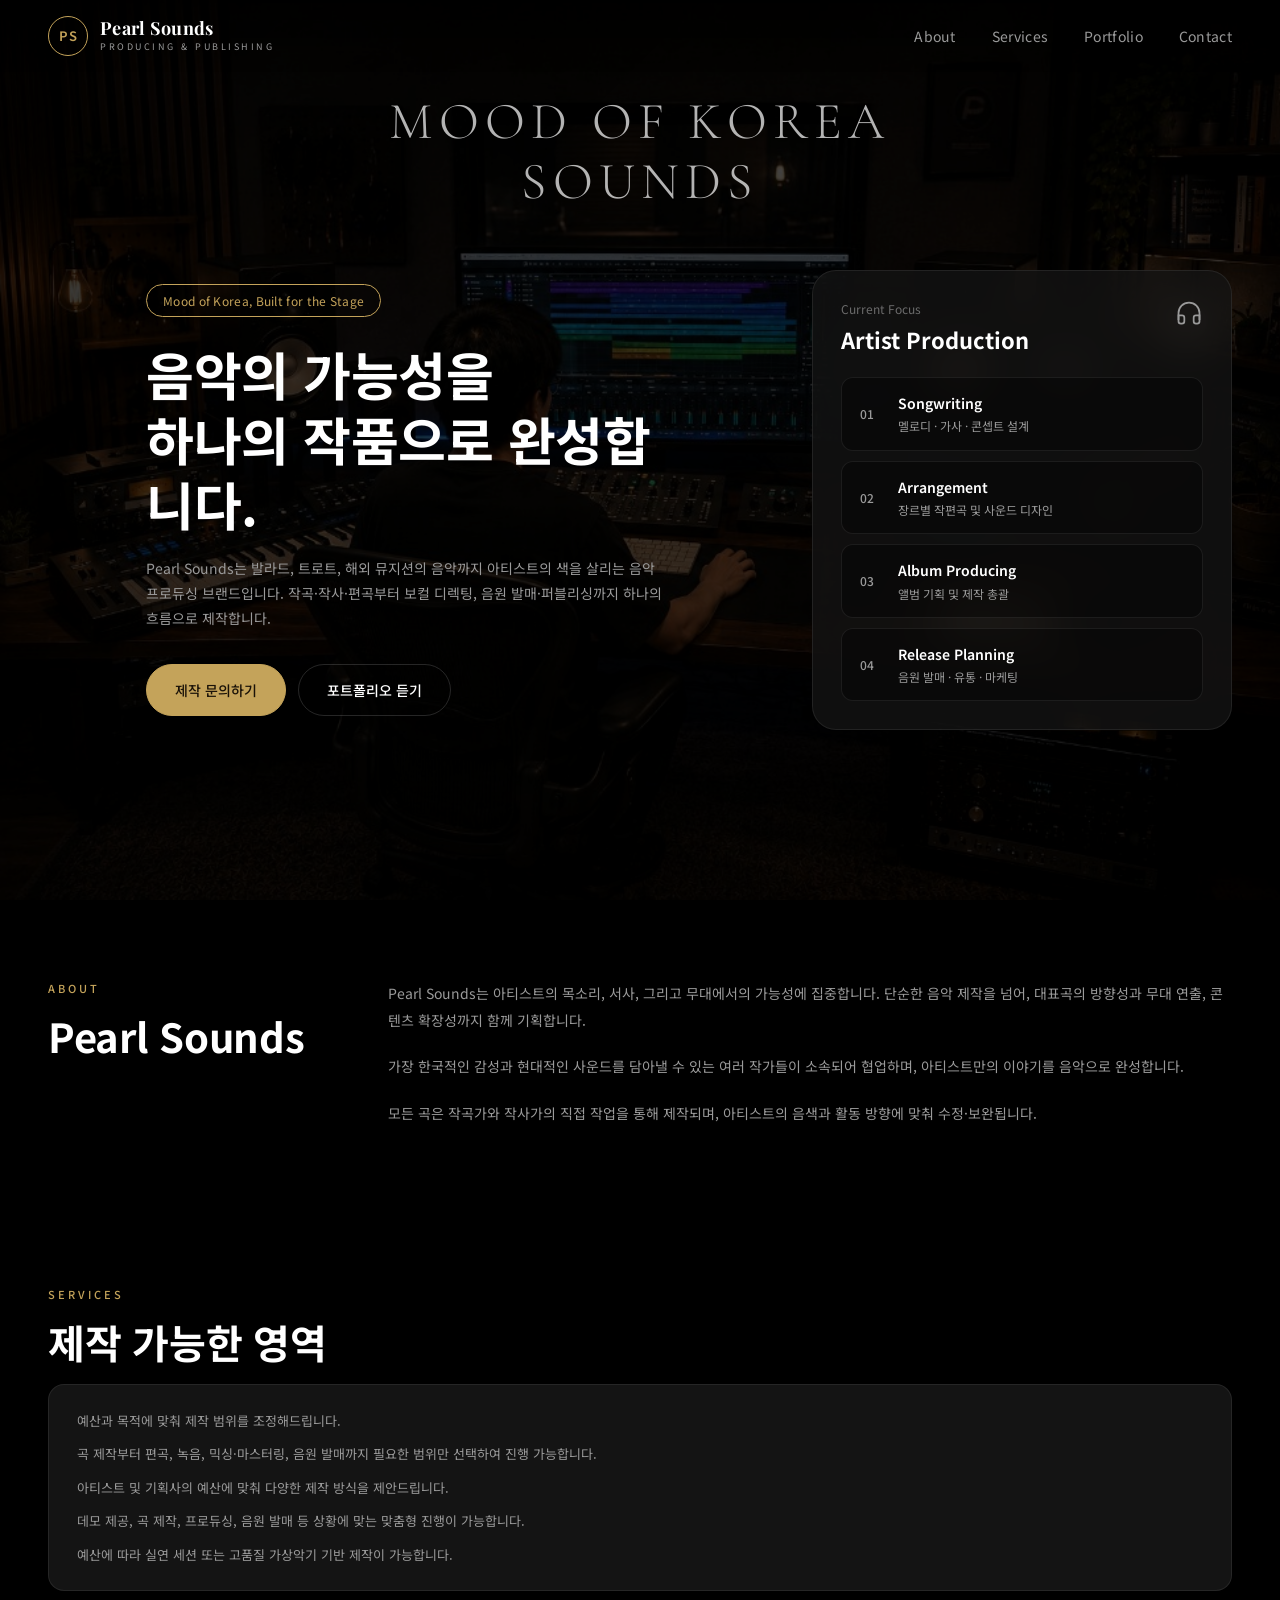
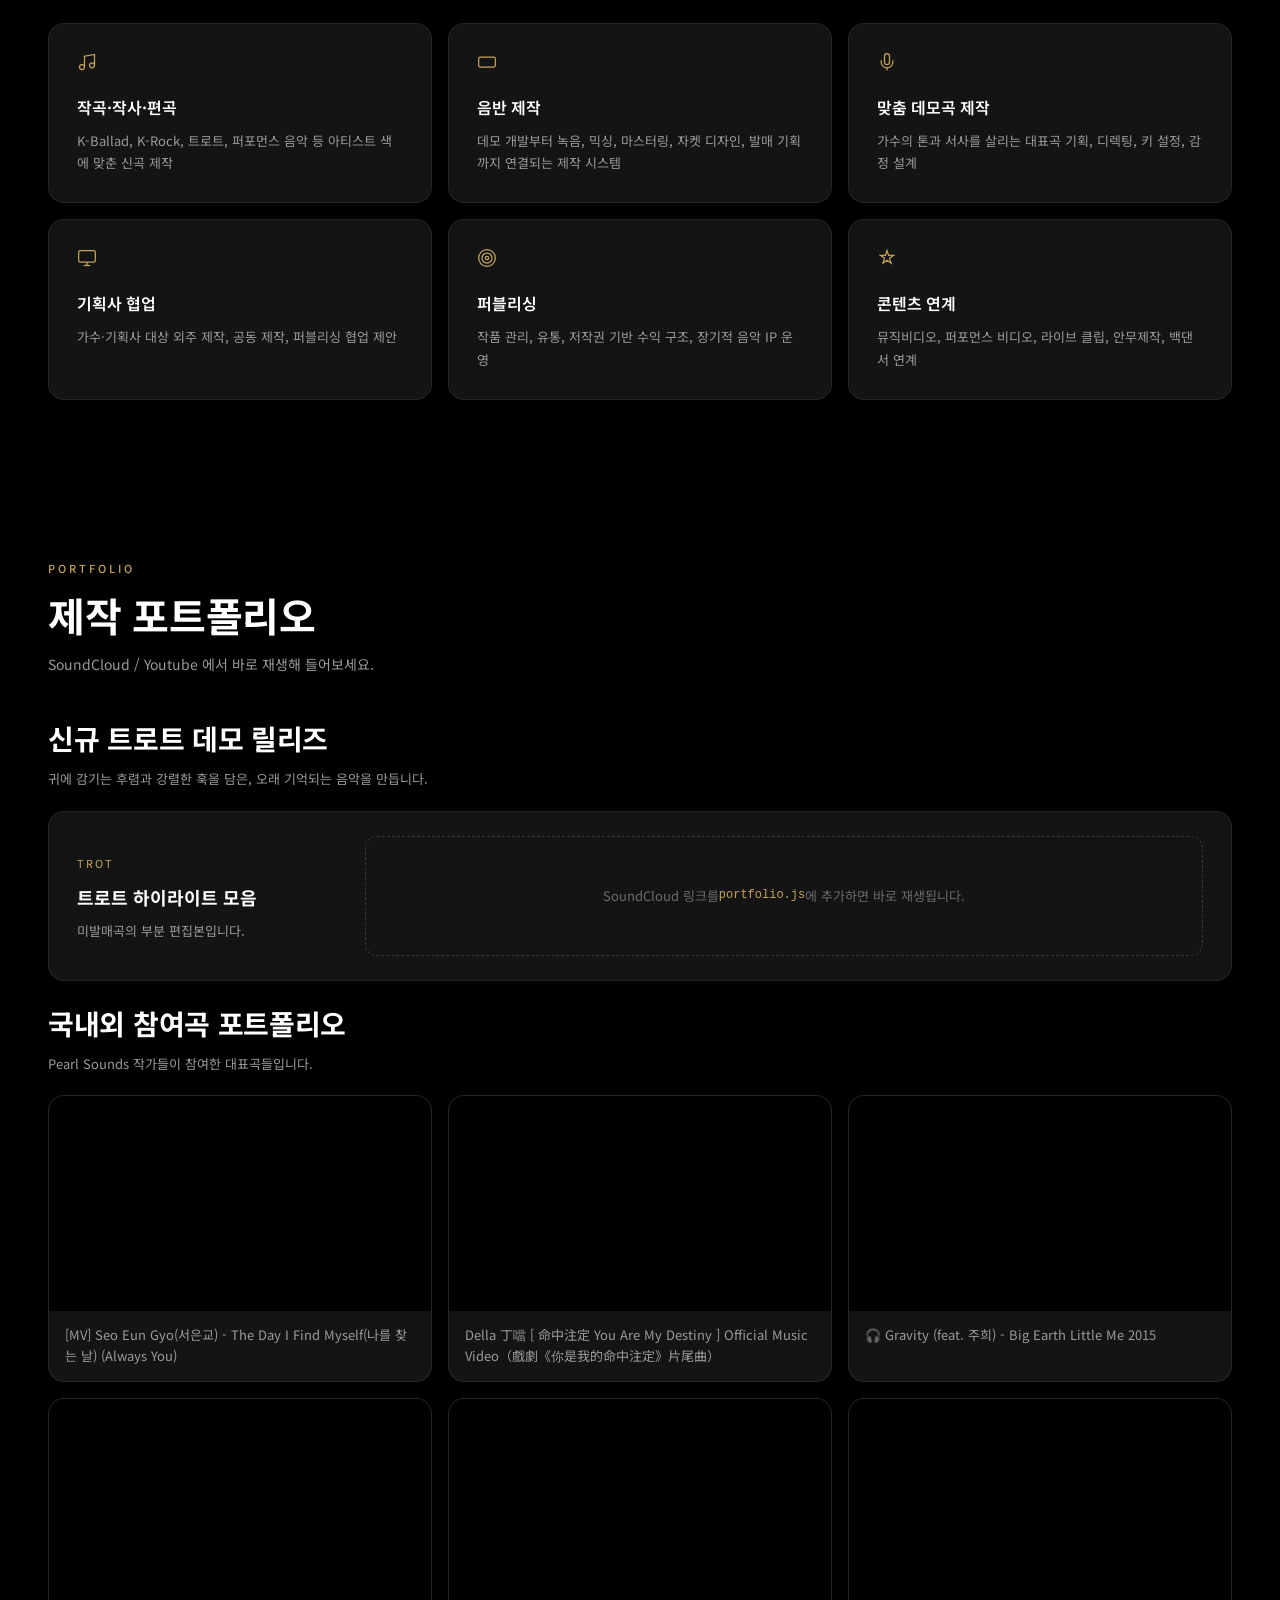
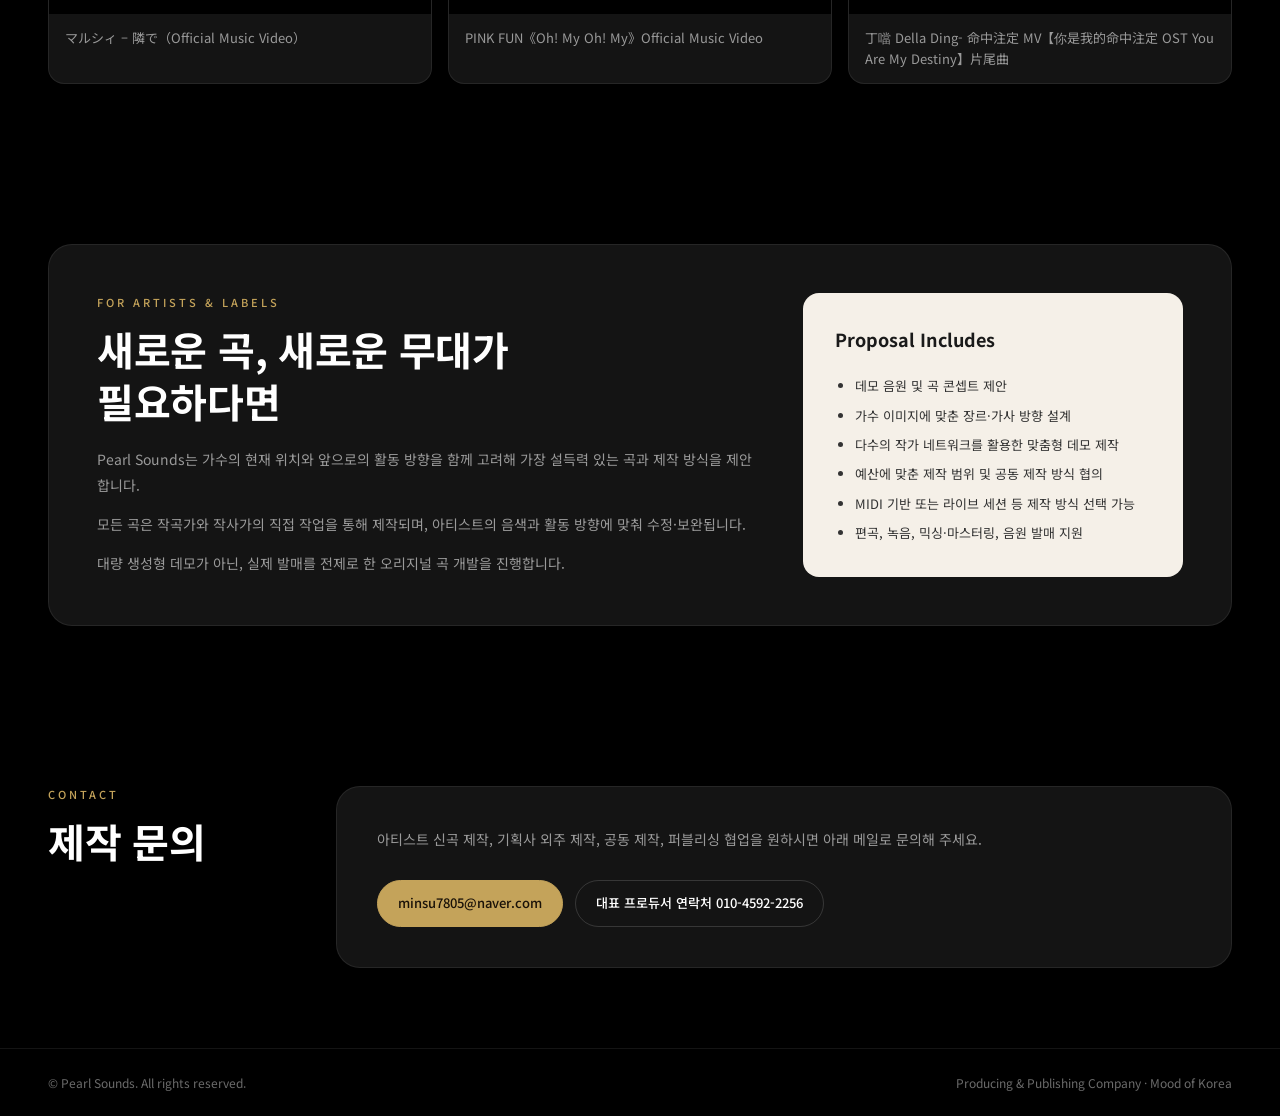
==== index.html @ 42167854 "Add files via upload" ====
<!DOCTYPE html>
<html lang="ko">
<head>
  <meta charset="UTF-8">
  <meta name="viewport" content="width=device-width, initial-scale=1.0">
  <meta name="referrer" content="strict-origin-when-cross-origin">
  <title>Pearl Sounds — Producing & Publishing</title>
  <link rel="preconnect" href="https://fonts.googleapis.com">
  <link rel="preconnect" href="https://fonts.gstatic.com" crossorigin>
  <link href="https://fonts.googleapis.com/css2?family=Cormorant+Garamond:wght@300;400&family=Noto+Sans+KR:wght@300;400;500;600;700&family=Playfair+Display:wght@600;700&display=swap" rel="stylesheet">
  <link rel="stylesheet" href="styles.css">
  <style>
    /* 인라인 백업 스타일 - styles.css 로드 실패 시에도 표시 */
    body { background: #000; color: #fff; margin: 0; font-family: 'Noto Sans KR', sans-serif; }
  </style>
</head>
<body>

  <!-- Header -->
  <header class="header">
    <a href="#" class="logo">
      <span class="logo-icon">PS</span>
      <span class="logo-text">
        <span class="logo-name">Pearl Sounds</span>
        <span class="logo-tagline">PRODUCING &amp; PUBLISHING</span>
      </span>
    </a>
    <nav class="nav">
      <a href="#about">About</a>
      <a href="#services">Services</a>
      <a href="#portfolio">Portfolio</a>
      <a href="#contact">Contact</a>
    </nav>
    <button class="menu-toggle" aria-label="메뉴 열기">
      <span></span><span></span><span></span>
    </button>
  </header>

  <!-- Hero -->
  <section class="hero" id="home">
    <div class="hero-overlay"></div>
    <p class="hero-slogan" aria-hidden="true">Mood of Korea<br>Sounds</p>
    <div class="hero-content">
      <div class="hero-left">
        <span class="badge">Mood of Korea, Built for the Stage</span>
        <h1 class="hero-title">음악의 가능성을<br>하나의 작품으로 완성합니다.</h1>
        <p class="hero-desc">
          Pearl Sounds는 발라드, 트로트, 해외 뮤지션의 음악까지 아티스트의 색을 살리는
          음악 프로듀싱 브랜드입니다. 작곡·작사·편곡부터 보컬 디렉팅, 음원 발매·퍼블리싱까지
          하나의 흐름으로 제작합니다.
        </p>
        <div class="hero-buttons">
          <a href="#contact" class="btn btn-primary">제작 문의하기</a>
          <a href="#portfolio" class="btn btn-outline">포트폴리오 듣기</a>
        </div>
      </div>
      <div class="hero-card">
        <div class="hero-card-header">
          <div>
            <span class="card-label">Current Focus</span>
            <h2 class="card-title">Artist Production</h2>
          </div>
          <svg class="headphone-icon" width="28" height="28" viewBox="0 0 24 24" fill="none" stroke="currentColor" stroke-width="1.5">
            <path d="M3 18v-6a9 9 0 0 1 18 0v6"/>
            <path d="M21 19a2 2 0 0 1-2 2h-1a2 2 0 0 1-2-2v-3a2 2 0 0 1 2-2h3zM3 19a2 2 0 0 0 2 2h1a2 2 0 0 0 2-2v-3a2 2 0 0 0-2-2H3z"/>
          </svg>
        </div>
        <ul class="focus-list">
          <li>
            <span class="focus-num">01</span>
            <div>
              <strong>Songwriting</strong>
              <span>멜로디 · 가사 · 콘셉트 설계</span>
            </div>
          </li>
          <li>
            <span class="focus-num">02</span>
            <div>
              <strong>Arrangement</strong>
              <span>장르별 작편곡 및 사운드 디자인</span>
            </div>
          </li>
          <li>
            <span class="focus-num">03</span>
            <div>
              <strong>Album Producing</strong>
              <span>앨범 기획 및 제작 총괄</span>
            </div>
          </li>
          <li>
            <span class="focus-num">04</span>
            <div>
              <strong>Release Planning</strong>
              <span>음원 발매 · 유통 · 마케팅</span>
            </div>
          </li>
        </ul>
      </div>
    </div>
  </section>

  <main class="main">

    <!-- About -->
    <section class="section about" id="about">
      <div class="section-inner about-grid">
        <div class="about-left">
          <span class="section-label">ABOUT</span>
          <h2 class="section-title">Pearl Sounds</h2>
        </div>
        <div class="about-right">
          <p>Pearl Sounds는 아티스트의 목소리, 서사, 그리고 무대에서의 가능성에 집중합니다. 단순한 음악 제작을 넘어, 대표곡의 방향성과 무대 연출, 콘텐츠 확장성까지 함께 기획합니다.</p>
          <p>가장 한국적인 감성과 현대적인 사운드를 담아낼 수 있는 여러 작가들이 소속되어 협업하며, 아티스트만의 이야기를 음악으로 완성합니다.</p>
          <p>모든 곡은 작곡가와 작사가의 직접 작업을 통해 제작되며, 아티스트의 음색과 활동 방향에 맞춰 수정·보완됩니다.</p>
        </div>
      </div>
    </section>

    <!-- Services -->
    <section class="section services" id="services">
      <div class="section-inner">
        <span class="section-label">SERVICES</span>
        <h2 class="section-title">제작 가능한 영역</h2>
        <div class="services-note">
          <p>예산과 목적에 맞춰 제작 범위를 조정해드립니다.</p>
          <p>곡 제작부터 편곡, 녹음, 믹싱·마스터링, 음원 발매까지 필요한 범위만 선택하여 진행 가능합니다.</p>
          <p>아티스트 및 기획사의 예산에 맞춰 다양한 제작 방식을 제안드립니다.</p>
          <p>데모 제공, 곡 제작, 프로듀싱, 음원 발매 등 상황에 맞는 맞춤형 진행이 가능합니다.</p>
          <p>예산에 따라 실연 세션 또는 고품질 가상악기 기반 제작이 가능합니다.</p>
        </div>
        <div class="services-grid">
          <article class="service-card">
            <svg class="service-icon" viewBox="0 0 24 24" fill="none" stroke="currentColor" stroke-width="1.5"><path d="M9 18V5l12-2v13"/><circle cx="6" cy="18" r="3"/><circle cx="18" cy="16" r="3"/></svg>
            <h3>작곡·작사·편곡</h3>
            <p>K-Ballad, K-Rock, 트로트, 퍼포먼스 음악 등 아티스트 색에 맞춘 신곡 제작</p>
          </article>
          <article class="service-card">
            <svg class="service-icon" viewBox="0 0 24 24" fill="none" stroke="currentColor" stroke-width="1.5"><rect x="2" y="6" width="20" height="12" rx="2"/><path d="M6 12h.01M10 12h.01M14 12h.01M18 12h.01"/></svg>
            <h3>음반 제작</h3>
            <p>데모 개발부터 녹음, 믹싱, 마스터링, 자켓 디자인, 발매 기획까지 연결되는 제작 시스템</p>
          </article>
          <article class="service-card">
            <svg class="service-icon" viewBox="0 0 24 24" fill="none" stroke="currentColor" stroke-width="1.5"><path d="M12 2a3 3 0 0 0-3 3v7a3 3 0 0 0 6 0V5a3 3 0 0 0-3-3Z"/><path d="M19 10v2a7 7 0 0 1-14 0v-2"/><line x1="12" x2="12" y1="19" y2="22"/></svg>
            <h3>맞춤 데모곡 제작</h3>
            <p>가수의 톤과 서사를 살리는 대표곡 기획, 디렉팅, 키 설정, 감정 설계</p>
          </article>
          <article class="service-card">
            <svg class="service-icon" viewBox="0 0 24 24" fill="none" stroke="currentColor" stroke-width="1.5"><rect x="2" y="3" width="20" height="14" rx="2"/><line x1="8" x2="16" y1="21" y2="21"/><line x1="12" x2="12" y1="17" y2="21"/></svg>
            <h3>기획사 협업</h3>
            <p>가수·기획사 대상 외주 제작, 공동 제작, 퍼블리싱 협업 제안</p>
          </article>
          <article class="service-card">
            <svg class="service-icon" viewBox="0 0 24 24" fill="none" stroke="currentColor" stroke-width="1.5"><circle cx="12" cy="12" r="10"/><circle cx="12" cy="12" r="6"/><circle cx="12" cy="12" r="2"/></svg>
            <h3>퍼블리싱</h3>
            <p>작품 관리, 유통, 저작권 기반 수익 구조, 장기적 음악 IP 운영</p>
          </article>
          <article class="service-card">
            <svg class="service-icon" viewBox="0 0 24 24" fill="none" stroke="currentColor" stroke-width="1.5"><path d="m12 3-1.9 5.8H4l5 3.6-1.9 5.8L12 14.6l4.9 3.6-1.9-5.8 5-3.6h-6.1Z"/></svg>
            <h3>콘텐츠 연계</h3>
            <p>뮤직비디오, 퍼포먼스 비디오, 라이브 클립, 안무제작, 백댄서 연계</p>
          </article>
        </div>
      </div>
    </section>

    <!-- Portfolio -->
    <section class="section portfolio" id="portfolio">
      <div class="section-inner">
        <span class="section-label">PORTFOLIO</span>
        <h2 class="section-title">제작 포트폴리오</h2>
        <p class="portfolio-desc">SoundCloud / Youtube 에서 바로 재생해 들어보세요.</p>
        <div class="portfolio-list" id="portfolio-list"></div>
      </div>
    </section>

    <!-- Artists & Labels -->
    <section class="section artists" id="artists">
      <div class="section-inner artists-box">
        <div class="artists-left">
          <span class="section-label">FOR ARTISTS &amp; LABELS</span>
          <h2 class="section-title">새로운 곡, 새로운 무대가<br>필요하다면</h2>
          <p class="artists-desc">Pearl Sounds는 가수의 현재 위치와 앞으로의 활동 방향을 함께 고려해 가장 설득력 있는 곡과 제작 방식을 제안합니다.</p>
          <p class="artists-desc">모든 곡은 작곡가와 작사가의 직접 작업을 통해 제작되며, 아티스트의 음색과 활동 방향에 맞춰 수정·보완됩니다.</p>
          <p class="artists-desc">대량 생성형 데모가 아닌, 실제 발매를 전제로 한 오리지널 곡 개발을 진행합니다.</p>
        </div>
        <div class="proposal-card">
          <h3>Proposal Includes</h3>
          <ul>
            <li>데모 음원 및 곡 콘셉트 제안</li>
            <li>가수 이미지에 맞춘 장르·가사 방향 설계</li>
            <li>다수의 작가 네트워크를 활용한 맞춤형 데모 제작</li>
            <li>예산에 맞춘 제작 범위 및 공동 제작 방식 협의</li>
            <li>MIDI 기반 또는 라이브 세션 등 제작 방식 선택 가능</li>
            <li>편곡, 녹음, 믹싱·마스터링, 음원 발매 지원</li>
          </ul>
        </div>
      </div>
    </section>

    <!-- Contact -->
    <section class="section contact" id="contact">
      <div class="section-inner contact-grid">
        <div class="contact-left">
          <span class="section-label">CONTACT</span>
          <h2 class="section-title">제작 문의</h2>
        </div>
        <div class="contact-box">
          <p>아티스트 신곡 제작, 기획사 외주 제작, 공동 제작, 퍼블리싱 협업을 원하시면 아래 메일로 문의해 주세요.</p>
          <div class="contact-buttons">
            <a href="mailto:minsu7805@naver.com" class="btn btn-primary contact-btn">minsu7805@naver.com</a>
            <a href="tel:010-4592-2256" class="btn btn-outline contact-btn">대표 프로듀서 연락처 010-4592-2256</a>
          </div>
        </div>
      </div>
    </section>

  </main>

  <!-- Footer -->
  <footer class="footer">
    <span>© Pearl Sounds. All rights reserved.</span>
    <span>Producing &amp; Publishing Company · Mood of Korea</span>
  </footer>

  <script>
    const menuToggle = document.querySelector('.menu-toggle');
    const nav = document.querySelector('.nav');
    if (menuToggle && nav) {
      menuToggle.addEventListener('click', () => nav.classList.toggle('open'));
      nav.querySelectorAll('a').forEach(link => {
        link.addEventListener('click', () => nav.classList.remove('open'));
      });
    }
  </script>
  <script src="script.js"></script>
  <script src="portfolio.js"></script>
</body>
</html>
---- styles.css ----
/* ===== Reset & Variables ===== */
*, *::before, *::after {
  box-sizing: border-box;
  margin: 0;
  padding: 0;
}

:root {
  --bg: #000000;
  --bg-card: #141414;
  --bg-card-hover: #1a1a1a;
  --bg-glass: rgba(20, 20, 20, 0.75);
  --gold: #c4a35a;
  --gold-light: #d4b56a;
  --text: #ffffff;
  --text-muted: #9a9a9a;
  --text-dim: #6b6b6b;
  --border: rgba(255, 255, 255, 0.08);
  --border-light: rgba(255, 255, 255, 0.15);
  --radius: 16px;
  --radius-lg: 24px;
  --font-sans: 'Noto Sans KR', -apple-system, BlinkMacSystemFont, sans-serif;
  --font-serif: 'Playfair Display', Georgia, serif;
  --font-slogan: 'Cormorant Garamond', Georgia, serif;
  --max-width: 1200px;
  --header-h: 72px;
}

html {
  scroll-behavior: smooth;
}

body {
  font-family: var(--font-sans);
  background: var(--bg);
  color: var(--text);
  line-height: 1.6;
  -webkit-font-smoothing: antialiased;
}

a {
  color: inherit;
  text-decoration: none;
}

ul {
  list-style: none;
}

img {
  max-width: 100%;
  display: block;
}

/* ===== Header ===== */
.header {
  position: fixed;
  top: 0;
  left: 0;
  right: 0;
  z-index: 100;
  display: flex;
  align-items: center;
  justify-content: space-between;
  padding: 16px 48px;
  background: linear-gradient(to bottom, rgba(0,0,0,0.7) 0%, transparent 100%);
}

.logo {
  display: flex;
  align-items: center;
  gap: 12px;
}

.logo-icon {
  display: flex;
  align-items: center;
  justify-content: center;
  width: 40px;
  height: 40px;
  border-radius: 50%;
  border: 1.5px solid var(--gold);
  color: var(--gold);
  font-size: 13px;
  font-weight: 600;
  letter-spacing: 0.5px;
  flex-shrink: 0;
}

.logo-text {
  display: flex;
  flex-direction: column;
}

.logo-name {
  font-family: var(--font-serif);
  font-size: 18px;
  font-weight: 700;
  letter-spacing: 0.3px;
  line-height: 1.2;
}

.logo-tagline {
  font-size: 9px;
  letter-spacing: 2.5px;
  color: var(--text-muted);
  font-weight: 400;
}

.nav {
  display: flex;
  gap: 36px;
}

.nav a {
  font-size: 14px;
  color: var(--text-muted);
  transition: color 0.2s;
  letter-spacing: 0.3px;
}

.nav a:hover {
  color: var(--text);
}

.menu-toggle {
  display: none;
  flex-direction: column;
  gap: 5px;
  background: none;
  border: none;
  cursor: pointer;
  padding: 4px;
}

.menu-toggle span {
  display: block;
  width: 22px;
  height: 2px;
  background: var(--text);
  border-radius: 1px;
}

/* ===== Buttons ===== */
.btn {
  display: inline-flex;
  align-items: center;
  justify-content: center;
  padding: 14px 28px;
  border-radius: 50px;
  font-size: 14px;
  font-weight: 500;
  font-family: var(--font-sans);
  cursor: pointer;
  transition: all 0.25s ease;
  border: 1.5px solid transparent;
  white-space: nowrap;
}

.btn-primary {
  background: var(--gold);
  color: #1a1208;
  border-color: var(--gold);
}

.btn-primary:hover {
  background: var(--gold-light);
  border-color: var(--gold-light);
}

.btn-outline {
  background: transparent;
  color: var(--text);
  border-color: var(--border-light);
}

.btn-outline:hover {
  border-color: rgba(255,255,255,0.4);
  background: rgba(255,255,255,0.05);
}

.btn-full {
  width: 100%;
}

/* ===== Hero ===== */
.hero {
  position: relative;
  z-index: 1;
  min-height: 100vh;
  display: flex;
  align-items: center;
  justify-content: center;
  padding: calc(var(--header-h) + 60px) 48px 80px;
  background: transparent;
}

.hero::before {
  content: '';
  position: fixed;
  top: 0;
  left: 0;
  width: 100%;
  height: 100vh;
  background: url('images/hero-bg.png') center / cover no-repeat;
  opacity: 0.5;
  z-index: -1;
  pointer-events: none;
}

.hero-overlay {
  position: absolute;
  inset: 0;
  z-index: 0;
  background: linear-gradient(
    135deg,
    rgba(0, 0, 0, 0.6) 0%,
    rgba(0, 0, 0, 0.45) 50%,
    rgba(0, 0, 0, 0.55) 100%
  );
}

.hero-slogan {
  position: absolute;
  top: calc(var(--header-h) + 20px);
  left: 0;
  right: 0;
  width: 100%;
  margin: 0;
  padding: 0 48px;
  font-family: var(--font-slogan);
  font-size: clamp(28px, 4.5vw, 52px);
  font-weight: 300;
  letter-spacing: 0.12em;
  text-transform: uppercase;
  color: #ffffff;
  opacity: 0.7;
  line-height: 1.15;
  z-index: 0;
  pointer-events: none;
  text-align: center;
}

.hero-content {
  position: relative;
  z-index: 1;
  display: grid;
  grid-template-columns: 1fr 420px;
  gap: 48px;
  align-items: center;
  justify-items: center;
  max-width: var(--max-width);
  margin: 48px auto 0;
  width: 100%;
}

.hero-left {
  display: flex;
  flex-direction: column;
  align-items: flex-start;
  text-align: left;
  width: 100%;
  max-width: 520px;
}

.badge {
  display: inline-block;
  padding: 6px 16px;
  border: 1px solid var(--gold);
  border-radius: 50px;
  font-size: 12px;
  color: var(--gold);
  letter-spacing: 0.3px;
  margin-bottom: 24px;
}

.hero-title {
  font-size: clamp(32px, 4.5vw, 52px);
  font-weight: 700;
  line-height: 1.25;
  letter-spacing: -0.5px;
  margin-bottom: 20px;
  text-align: left;
}

.hero-desc {
  font-size: 14px;
  color: var(--text-muted);
  line-height: 1.8;
  max-width: 520px;
  margin: 0 0 32px;
  text-align: left;
}

.hero-buttons {
  display: flex;
  gap: 12px;
  flex-wrap: wrap;
  justify-content: flex-start;
}

/* Hero Card */
.hero-card {
  width: 100%;
  max-width: 420px;
  background: var(--bg-glass);
  backdrop-filter: blur(20px);
  -webkit-backdrop-filter: blur(20px);
  border: 1px solid var(--border);
  border-radius: var(--radius-lg);
  padding: 28px;
}

.hero-card-header {
  display: flex;
  justify-content: space-between;
  align-items: flex-start;
  margin-bottom: 20px;
}

.card-label {
  display: block;
  font-size: 12px;
  color: var(--text-dim);
  margin-bottom: 4px;
}

.card-title {
  font-size: 22px;
  font-weight: 700;
}

.headphone-icon {
  color: var(--text-muted);
  flex-shrink: 0;
}

.focus-list {
  display: flex;
  flex-direction: column;
  gap: 10px;
}

.focus-list li {
  display: flex;
  align-items: center;
  gap: 16px;
  background: rgba(0, 0, 0, 0.4);
  border: 1px solid var(--border);
  border-radius: 12px;
  padding: 14px 18px;
}

.focus-num {
  font-size: 13px;
  color: var(--text-dim);
  font-weight: 500;
  min-width: 22px;
}

.focus-list li div {
  display: flex;
  flex-direction: column;
  gap: 2px;
}

.focus-list li strong {
  font-size: 14px;
  font-weight: 600;
}

.focus-list li span {
  font-size: 12px;
  color: var(--text-muted);
}

/* ===== Main Sections ===== */
.main {
  position: relative;
  z-index: 2;
  background: var(--bg);
}

.section {
  padding: 80px 48px;
}

.section-inner {
  max-width: var(--max-width);
  margin: 0 auto;
}

.section-label {
  display: block;
  font-size: 11px;
  letter-spacing: 3px;
  color: var(--gold);
  font-weight: 500;
  margin-bottom: 12px;
}

.section-title {
  font-size: clamp(28px, 3.5vw, 40px);
  font-weight: 700;
  line-height: 1.3;
  letter-spacing: -0.3px;
}

/* ===== About ===== */
.about-grid {
  display: grid;
  grid-template-columns: 280px 1fr;
  gap: 60px;
  align-items: start;
}

.about-right p {
  font-size: 14px;
  color: var(--text-muted);
  line-height: 1.9;
  margin-bottom: 20px;
}

.about-right p:last-child {
  margin-bottom: 0;
}

/* ===== Services ===== */
.services .section-title {
  margin-bottom: 16px;
}

.services-note {
  margin-bottom: 32px;
  padding: 24px 28px;
  background: var(--bg-card);
  border: 1px solid var(--border);
  border-radius: var(--radius);
}

.services-note p {
  font-size: 13px;
  color: var(--text-muted);
  line-height: 1.8;
  margin-bottom: 10px;
}

.services-note p:last-child {
  margin-bottom: 0;
}

.services-grid {
  display: grid;
  grid-template-columns: repeat(3, 1fr);
  gap: 16px;
}

.service-card {
  background: var(--bg-card);
  border: 1px solid var(--border);
  border-radius: var(--radius);
  padding: 28px;
  transition: background 0.2s, border-color 0.2s;
}

.service-card:hover {
  background: var(--bg-card-hover);
  border-color: rgba(255,255,255,0.12);
}

.service-icon {
  width: 20px;
  height: 20px;
  color: var(--gold);
  margin-bottom: 16px;
}

.service-card h3 {
  font-size: 16px;
  font-weight: 600;
  margin-bottom: 10px;
}

.service-card p {
  font-size: 13px;
  color: var(--text-muted);
  line-height: 1.7;
}

/* ===== Portfolio ===== */
.portfolio .section-title {
  margin-bottom: 12px;
}

.portfolio-desc {
  font-size: 14px;
  color: var(--text-muted);
  margin-bottom: 40px;
}

.portfolio-list {
  display: flex;
  flex-direction: column;
  gap: 24px;
}

.portfolio-item {
  display: flex;
  flex-direction: column;
  gap: 20px;
}

.portfolio-section-header {
  display: flex;
  flex-direction: column;
  gap: 8px;
}

.portfolio-section-title,
.youtube-section-title {
  font-size: clamp(20px, 2.5vw, 28px);
  font-weight: 700;
  letter-spacing: -0.3px;
  color: var(--text);
}

.portfolio-section-desc {
  font-size: 13px;
  color: var(--text-muted);
  line-height: 1.7;
}

.portfolio-card {
  display: grid;
  grid-template-columns: 260px 1fr;
  gap: 28px;
  align-items: center;
  background: var(--bg-card);
  border: 1px solid var(--border);
  border-radius: var(--radius);
  padding: 24px 28px;
  transition: background 0.2s, border-color 0.2s;
}

.portfolio-card:hover {
  background: var(--bg-card-hover);
  border-color: rgba(255, 255, 255, 0.12);
}

.portfolio-tag {
  display: inline-block;
  font-size: 11px;
  letter-spacing: 2px;
  color: var(--gold);
  text-transform: uppercase;
  margin-bottom: 10px;
}

.portfolio-info h3 {
  font-size: 18px;
  font-weight: 700;
  margin-bottom: 8px;
}

.portfolio-info p {
  font-size: 13px;
  color: var(--text-muted);
  line-height: 1.7;
}

.portfolio-player {
  width: 100%;
  min-width: 0;
}

.portfolio-iframe {
  width: 100%;
  height: 166px;
  border: none;
  border-radius: 12px;
  display: block;
}

.portfolio-placeholder {
  display: flex;
  align-items: center;
  justify-content: center;
  min-height: 120px;
  padding: 20px;
  border: 1px dashed var(--border-light);
  border-radius: 12px;
  font-size: 13px;
  color: var(--text-dim);
  text-align: center;
  line-height: 1.7;
}

.portfolio-placeholder code {
  color: var(--gold);
  font-size: 12px;
}

/* ===== YouTube Previews ===== */
.youtube-section {
  display: flex;
  flex-direction: column;
  gap: 20px;
}

.youtube-grid {
  display: grid;
  grid-template-columns: repeat(3, 1fr);
  gap: 16px;
}

.youtube-card {
  background: var(--bg-card);
  border: 1px solid var(--border);
  border-radius: var(--radius);
  overflow: hidden;
  transition: border-color 0.2s;
}

.youtube-card:hover {
  border-color: rgba(255, 255, 255, 0.12);
}

.youtube-embed {
  position: relative;
  width: 100%;
  padding-bottom: 56.25%;
  background: #000;
}

.youtube-embed iframe {
  position: absolute;
  inset: 0;
  width: 100%;
  height: 100%;
  border: none;
}

.youtube-title {
  padding: 14px 16px;
  font-size: 13px;
  color: var(--text-muted);
}

.youtube-placeholder {
  display: flex;
  align-items: center;
  justify-content: center;
  min-height: 160px;
  padding: 20px;
  font-size: 12px;
  color: var(--text-dim);
  text-align: center;
  line-height: 1.7;
  background: rgba(0, 0, 0, 0.3);
}

.youtube-placeholder code {
  color: var(--gold);
  font-size: 11px;
}

/* ===== Artists ===== */
.artists-box {
  display: grid;
  grid-template-columns: 1fr 380px;
  gap: 48px;
  align-items: center;
  background: var(--bg-card);
  border: 1px solid var(--border);
  border-radius: var(--radius-lg);
  padding: 48px;
}

.artists-desc {
  font-size: 14px;
  color: var(--text-muted);
  line-height: 1.8;
  margin-top: 20px;
}

.artists-desc + .artists-desc {
  margin-top: 14px;
}

.proposal-card {
  background: #f5f0e8;
  color: #1a1a1a;
  border-radius: var(--radius);
  padding: 32px;
}

.proposal-card h3 {
  font-size: 18px;
  font-weight: 700;
  margin-bottom: 20px;
}

.proposal-card ul {
  list-style: disc;
  padding-left: 20px;
}

.proposal-card li {
  font-size: 13px;
  line-height: 1.8;
  margin-bottom: 6px;
  color: #333;
}

.proposal-card li:last-child {
  margin-bottom: 0;
}

/* ===== Contact ===== */
.contact-grid {
  display: grid;
  grid-template-columns: 240px 1fr;
  gap: 48px;
  align-items: start;
}

.contact-box {
  background: var(--bg-card);
  border: 1px solid var(--border);
  border-radius: var(--radius-lg);
  padding: 40px;
}

.contact-box p {
  font-size: 14px;
  color: var(--text-muted);
  line-height: 1.8;
  margin-bottom: 28px;
}

.contact-buttons {
  display: flex;
  flex-direction: row;
  flex-wrap: wrap;
  align-items: center;
  gap: 12px;
}

.contact-btn {
  width: auto;
  max-width: 100%;
  padding: 12px 20px;
  font-size: 13px;
  white-space: nowrap;
}

/* ===== Footer ===== */
.footer {
  position: relative;
  z-index: 2;
  display: flex;
  justify-content: space-between;
  align-items: center;
  padding: 24px 48px;
  border-top: 1px solid var(--border);
  background: var(--bg);
  font-size: 12px;
  color: var(--text-dim);
}

/* ===== Responsive ===== */
@media (max-width: 1024px) {
  .hero-content {
    grid-template-columns: 1fr;
    gap: 40px;
  }

  .hero-card {
    max-width: 480px;
    margin: 0 auto;
  }

  .about-grid {
    grid-template-columns: 1fr;
    gap: 24px;
  }

  .services-grid {
    grid-template-columns: repeat(2, 1fr);
  }

  .portfolio-card {
    grid-template-columns: 1fr;
    gap: 20px;
  }

  .youtube-grid {
    grid-template-columns: repeat(2, 1fr);
  }

  .artists-box {
    grid-template-columns: 1fr;
    gap: 32px;
  }

  .contact-grid {
    grid-template-columns: 1fr;
    gap: 24px;
  }
}

@media (max-width: 768px) {
  .header {
    padding: 16px 24px;
  }

  .nav {
    display: none;
    position: absolute;
    top: 100%;
    left: 0;
    right: 0;
    flex-direction: column;
    gap: 0;
    background: rgba(0,0,0,0.95);
    backdrop-filter: blur(12px);
    padding: 16px 24px;
    border-bottom: 1px solid var(--border);
  }

  .nav.open {
    display: flex;
  }

  .nav a {
    padding: 12px 0;
    border-bottom: 1px solid var(--border);
  }

  .nav a:last-child {
    border-bottom: none;
  }

  .menu-toggle {
    display: flex;
  }

  .hero {
    padding: calc(var(--header-h) + 24px) 24px 48px;
  }

  .hero-slogan {
    padding: 0 24px;
    font-size: clamp(22px, 6vw, 32px);
    letter-spacing: 0.08em;
    top: calc(var(--header-h) + 12px);
  }

  .section {
    padding: 60px 24px;
  }

  .services-grid {
    grid-template-columns: 1fr;
  }

  .youtube-grid {
    grid-template-columns: 1fr;
  }

  .artists-box {
    padding: 32px 24px;
  }

  .contact-box {
    padding: 28px 24px;
  }

  .footer {
    flex-direction: column;
    gap: 8px;
    text-align: center;
    padding: 24px;
  }
}
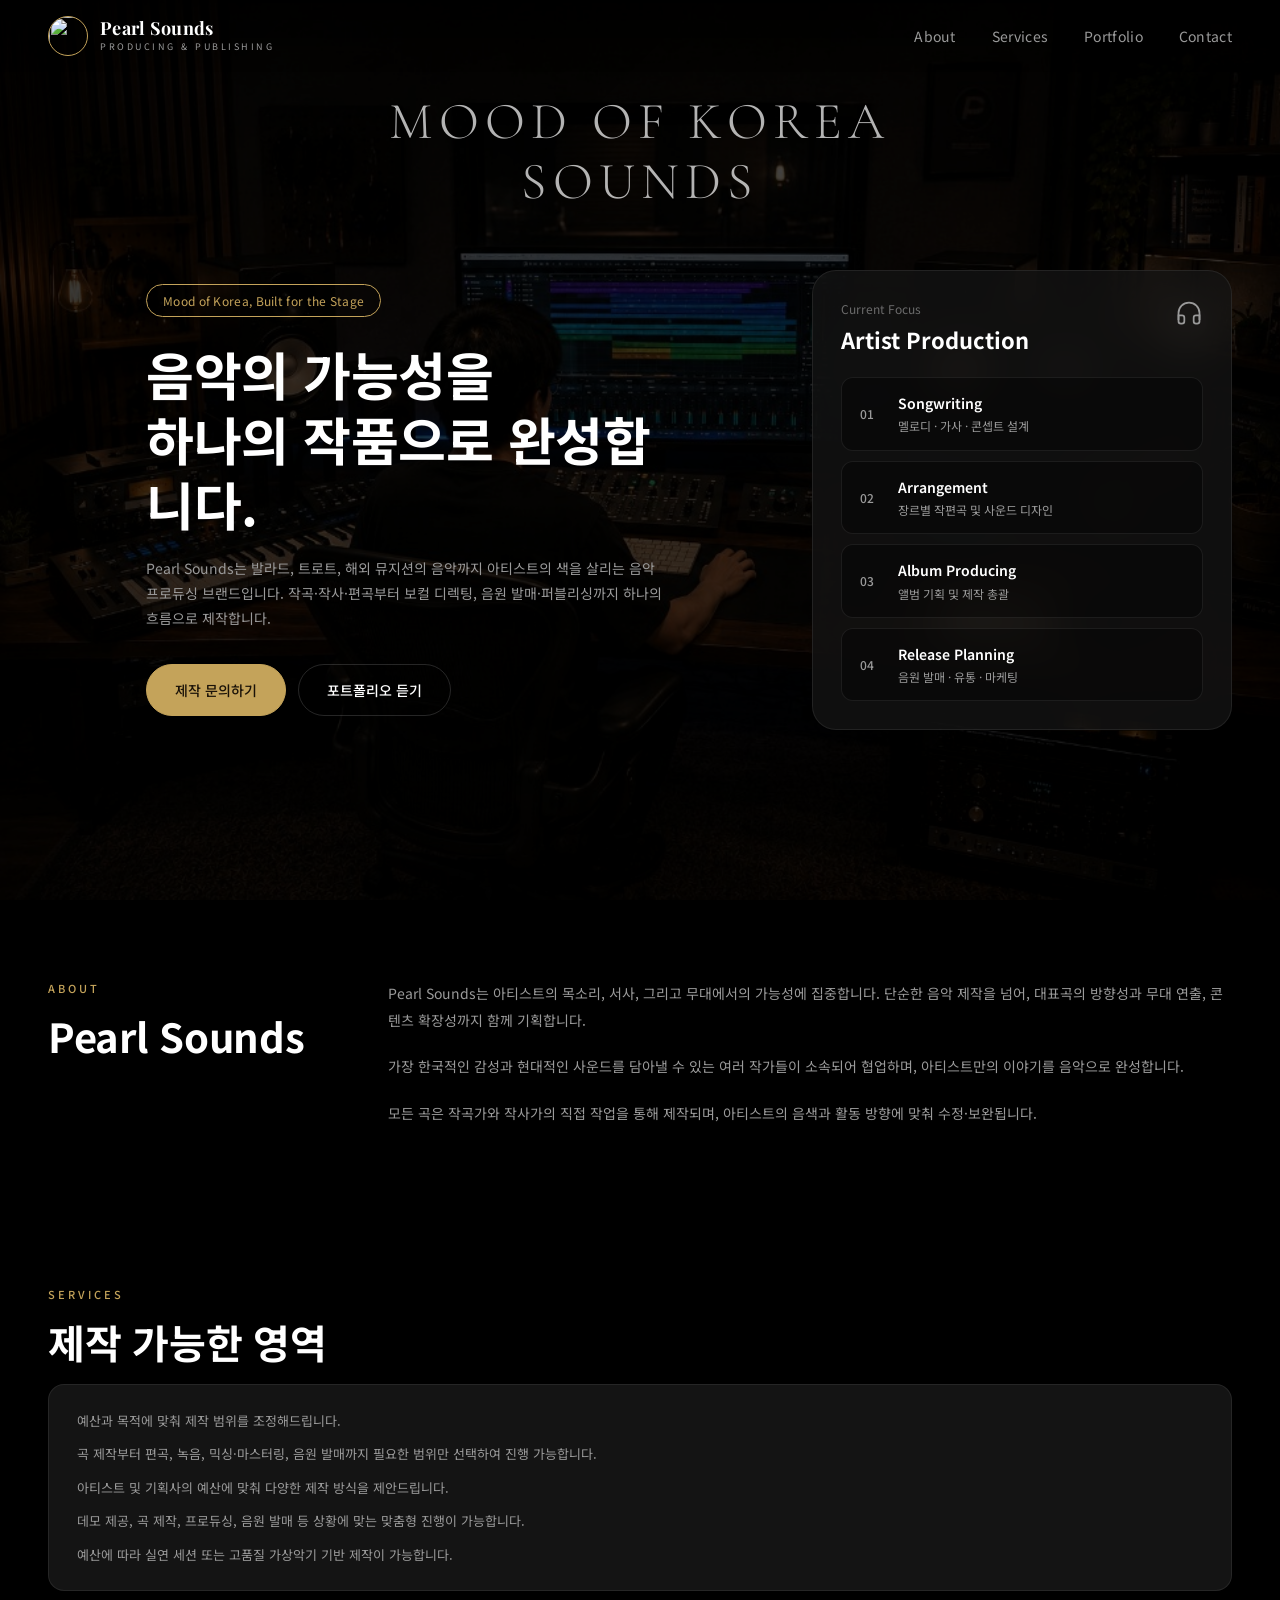
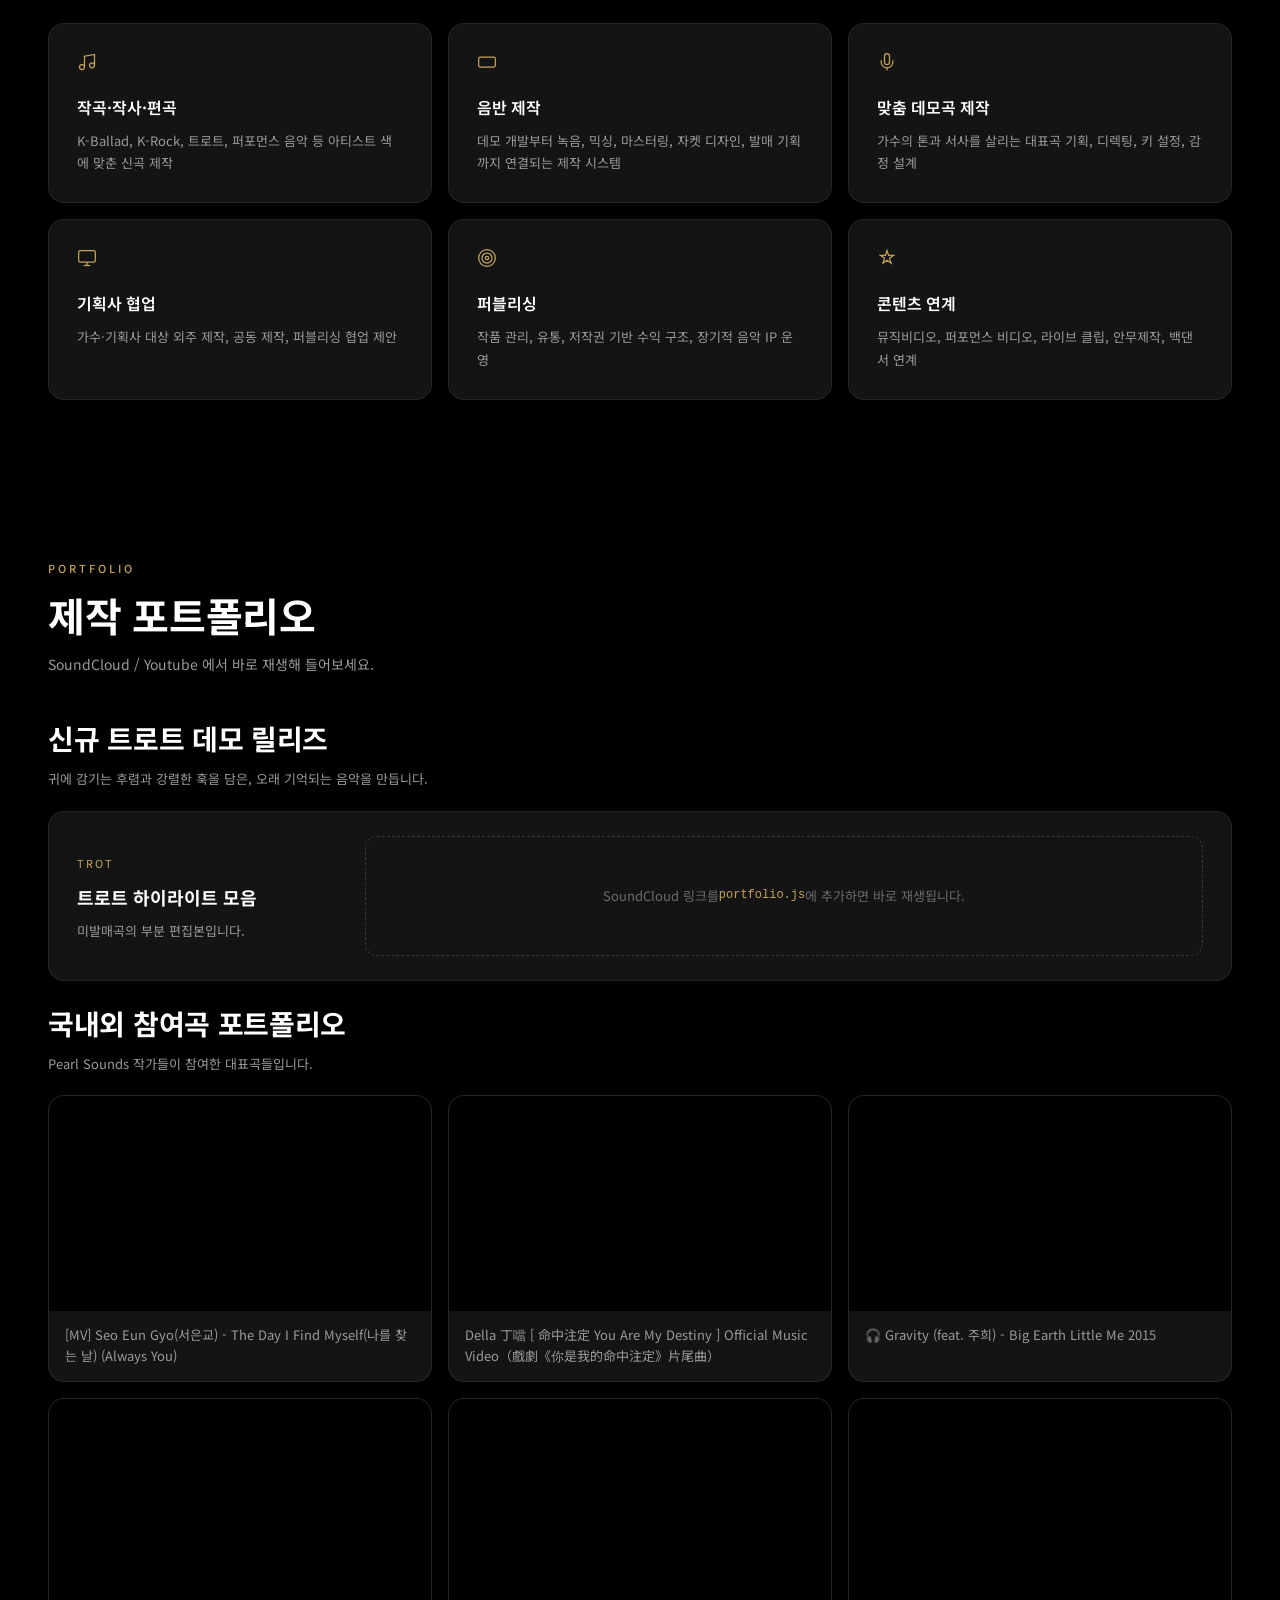
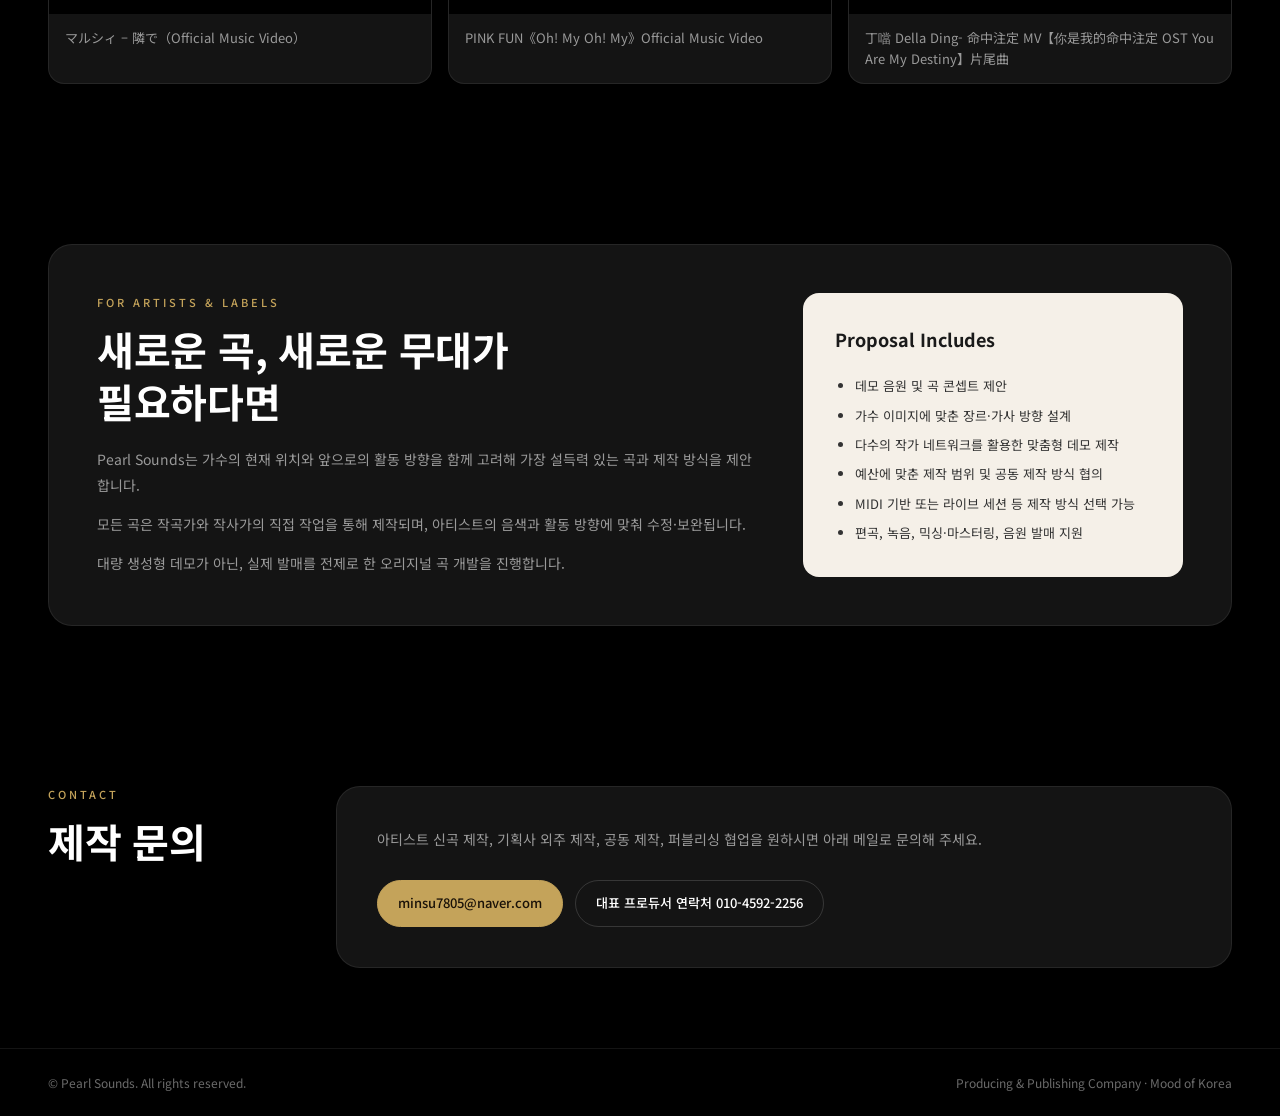
==== commit b0bcd1db: "Add files via upload" ====
--- a/index.html
+++ b/index.html
@@ -19,7 +19,7 @@
   <!-- Header -->
   <header class="header">
     <a href="#" class="logo">
-      <span class="logo-icon">PS</span>
+      <img src="images/logo.png" alt="" class="logo-icon" width="40" height="40">
       <span class="logo-text">
         <span class="logo-name">Pearl Sounds</span>
         <span class="logo-tagline">PRODUCING &amp; PUBLISHING</span>
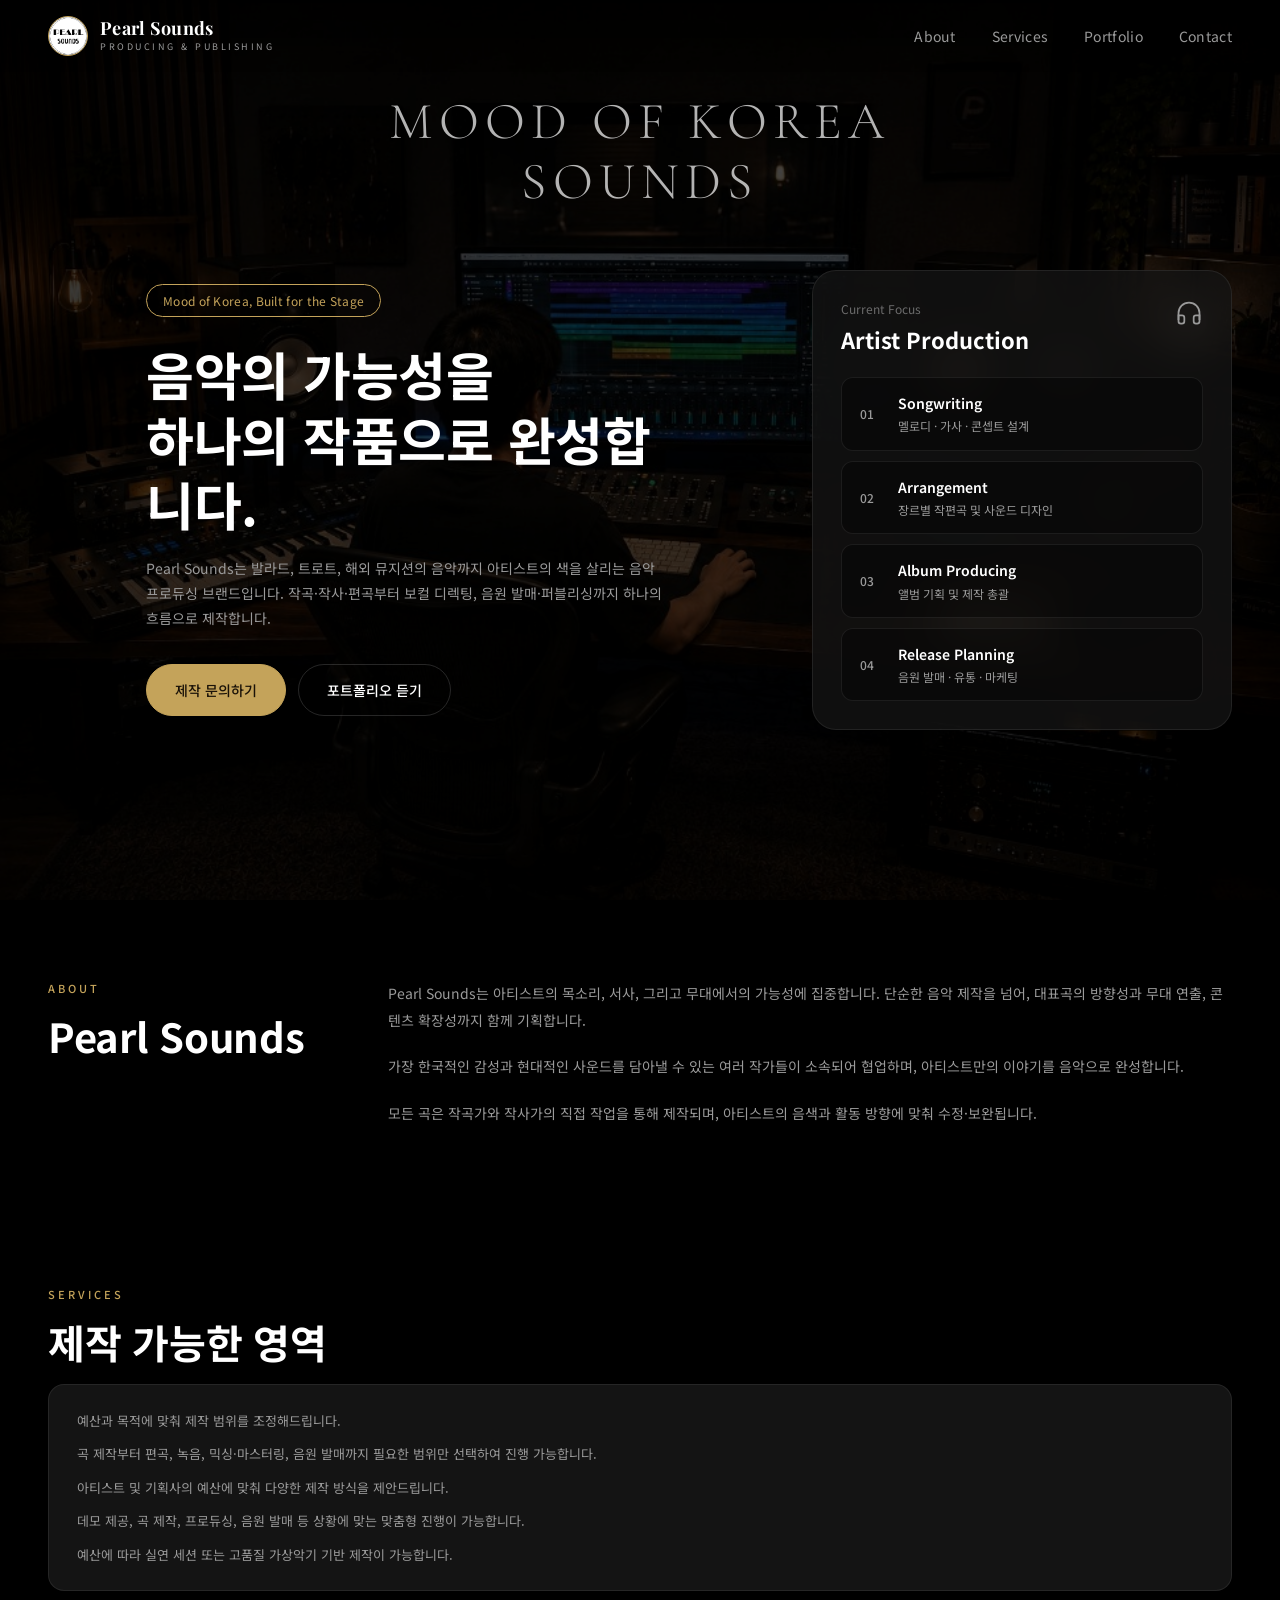
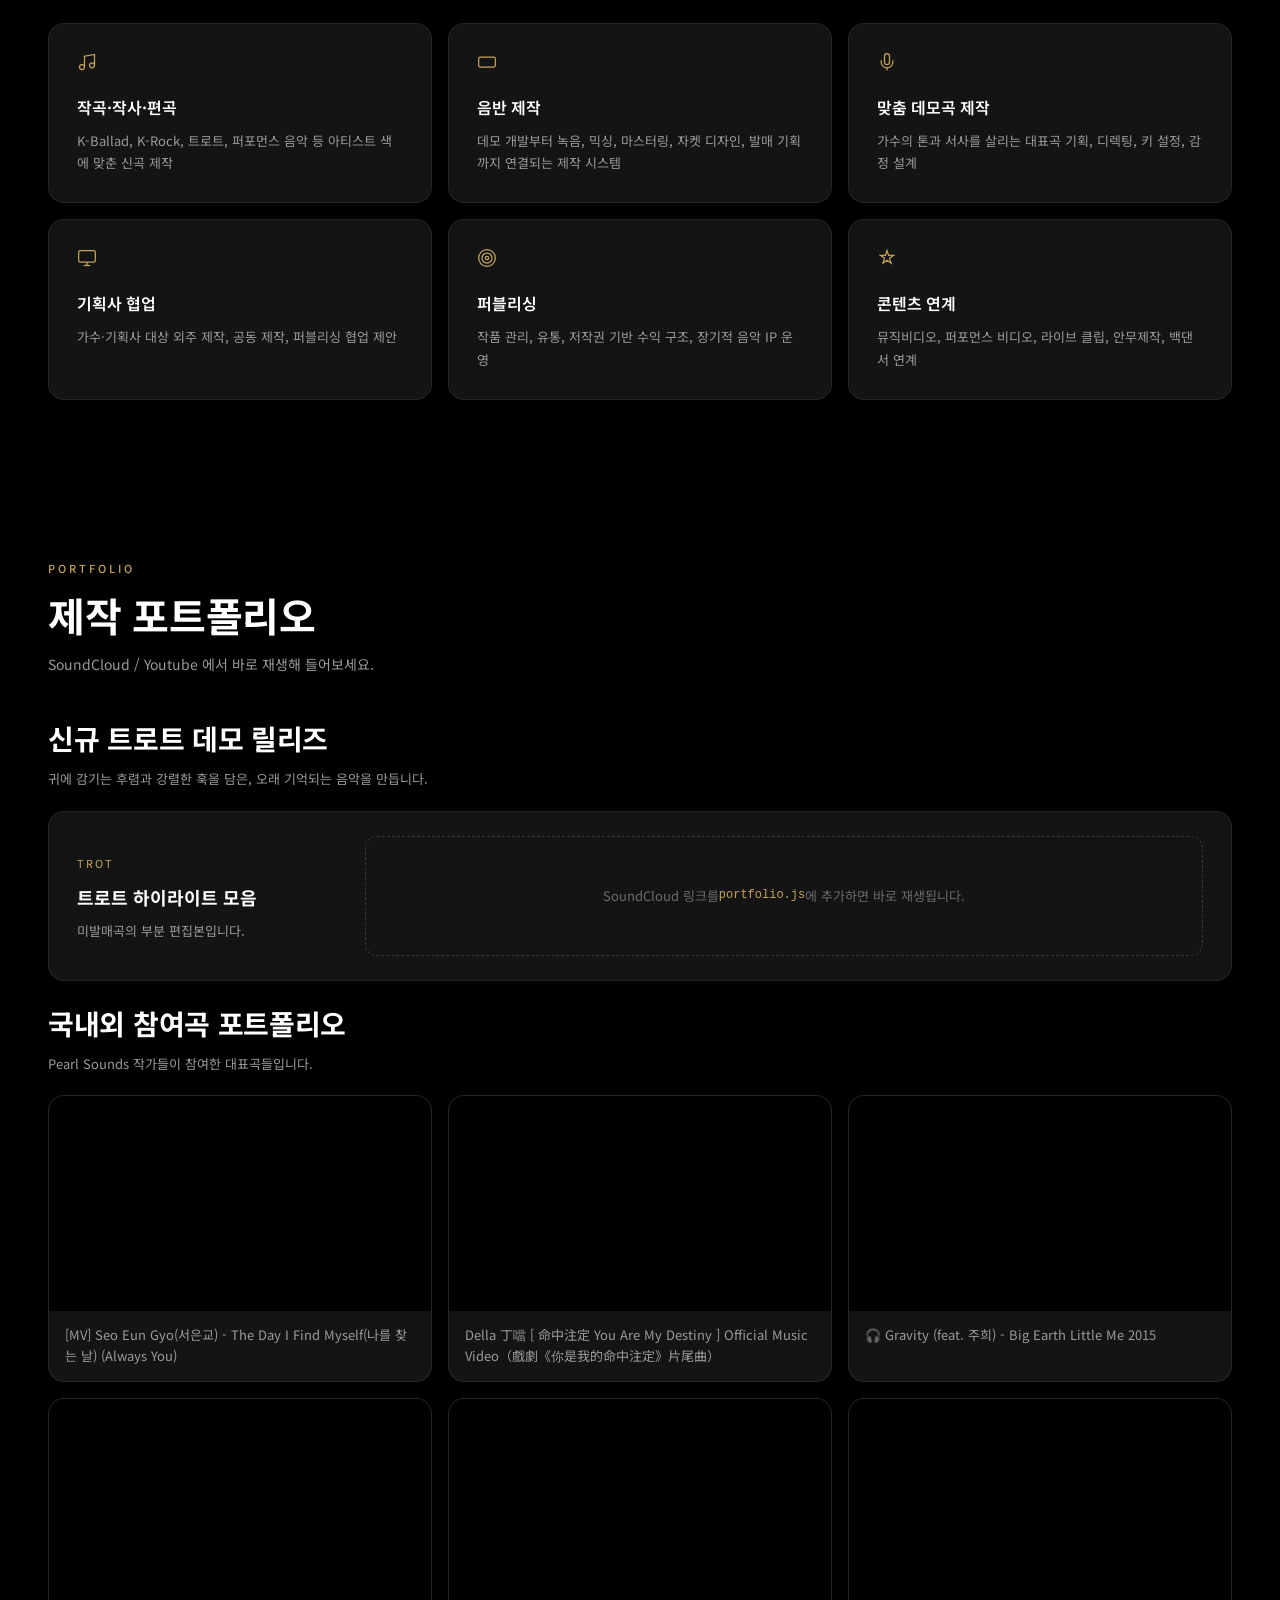
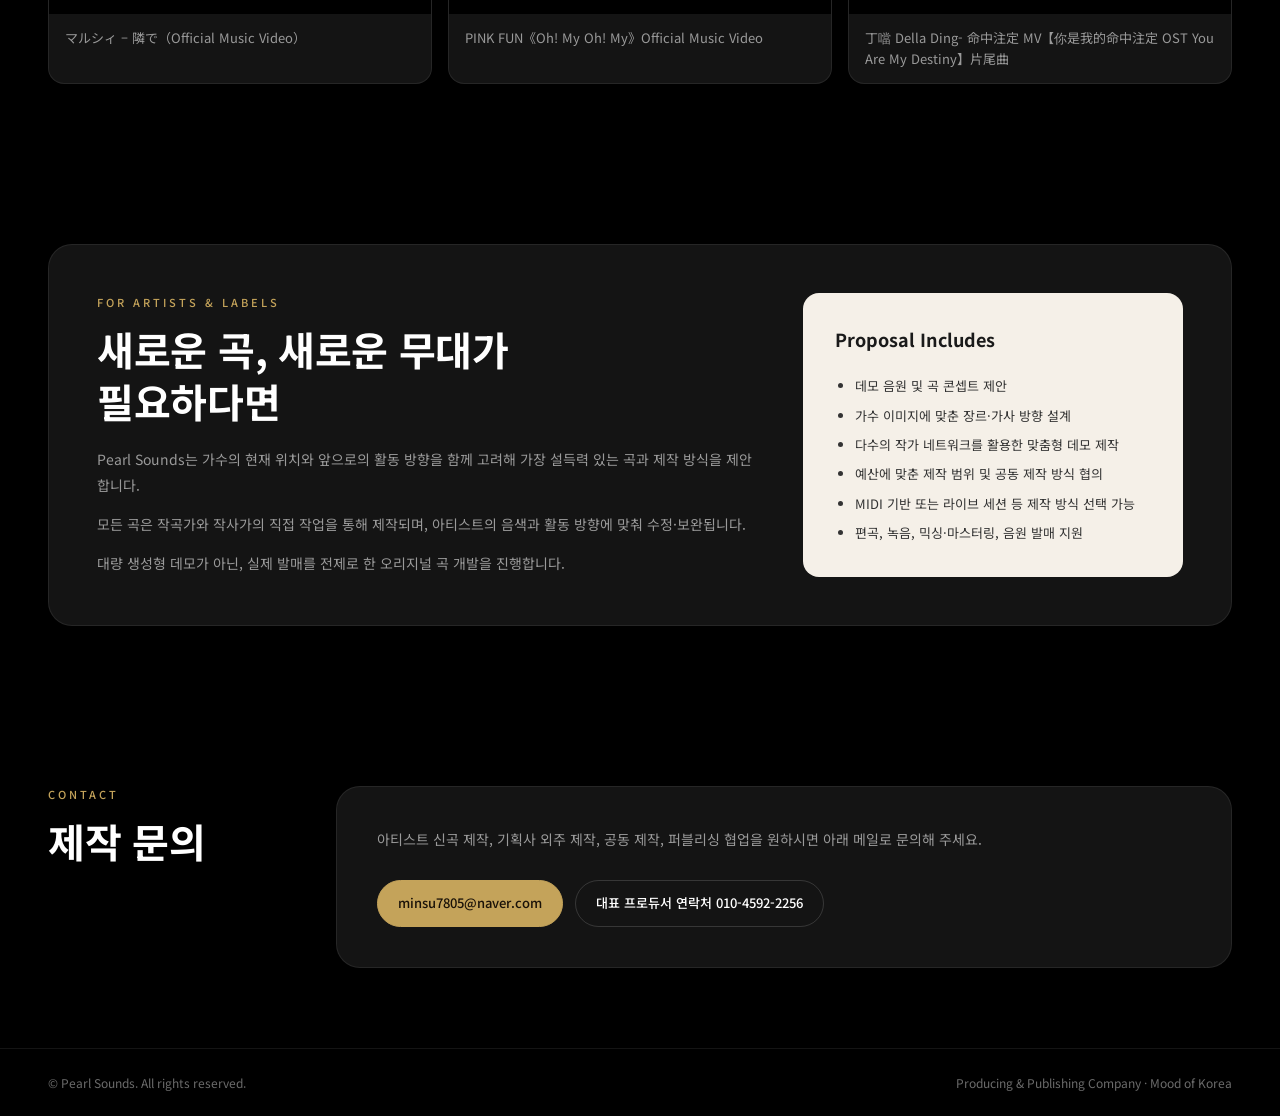
==== commit 9e55d726: "Add files via upload" ====
--- a/index.html
+++ b/index.html
@@ -5,6 +5,8 @@
   <meta name="viewport" content="width=device-width, initial-scale=1.0">
   <meta name="referrer" content="strict-origin-when-cross-origin">
   <title>Pearl Sounds — Producing & Publishing</title>
+  <link rel="icon" href="images/logo.png" type="image/png">
+  <link rel="apple-touch-icon" href="images/logo.png">
   <link rel="preconnect" href="https://fonts.googleapis.com">
   <link rel="preconnect" href="https://fonts.gstatic.com" crossorigin>
   <link href="https://fonts.googleapis.com/css2?family=Cormorant+Garamond:wght@300;400&family=Noto+Sans+KR:wght@300;400;500;600;700&family=Playfair+Display:wght@600;700&display=swap" rel="stylesheet">
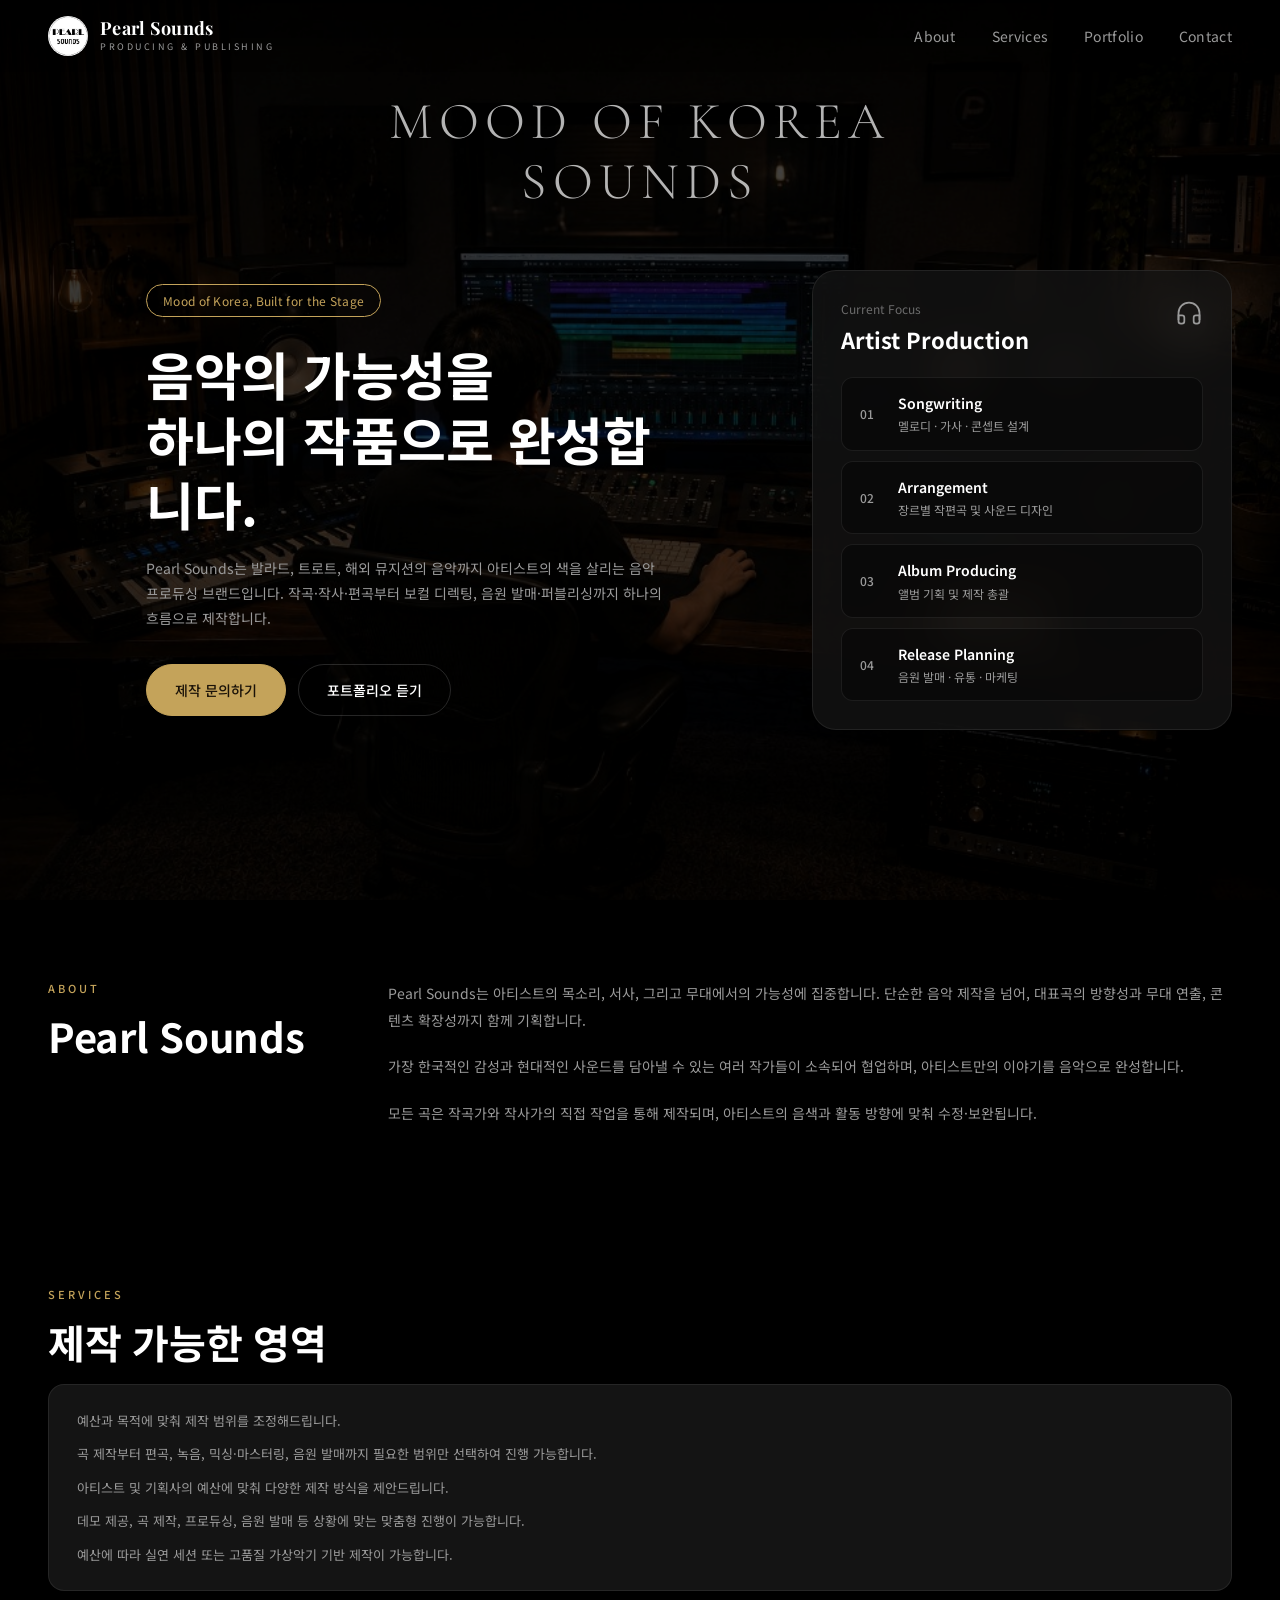
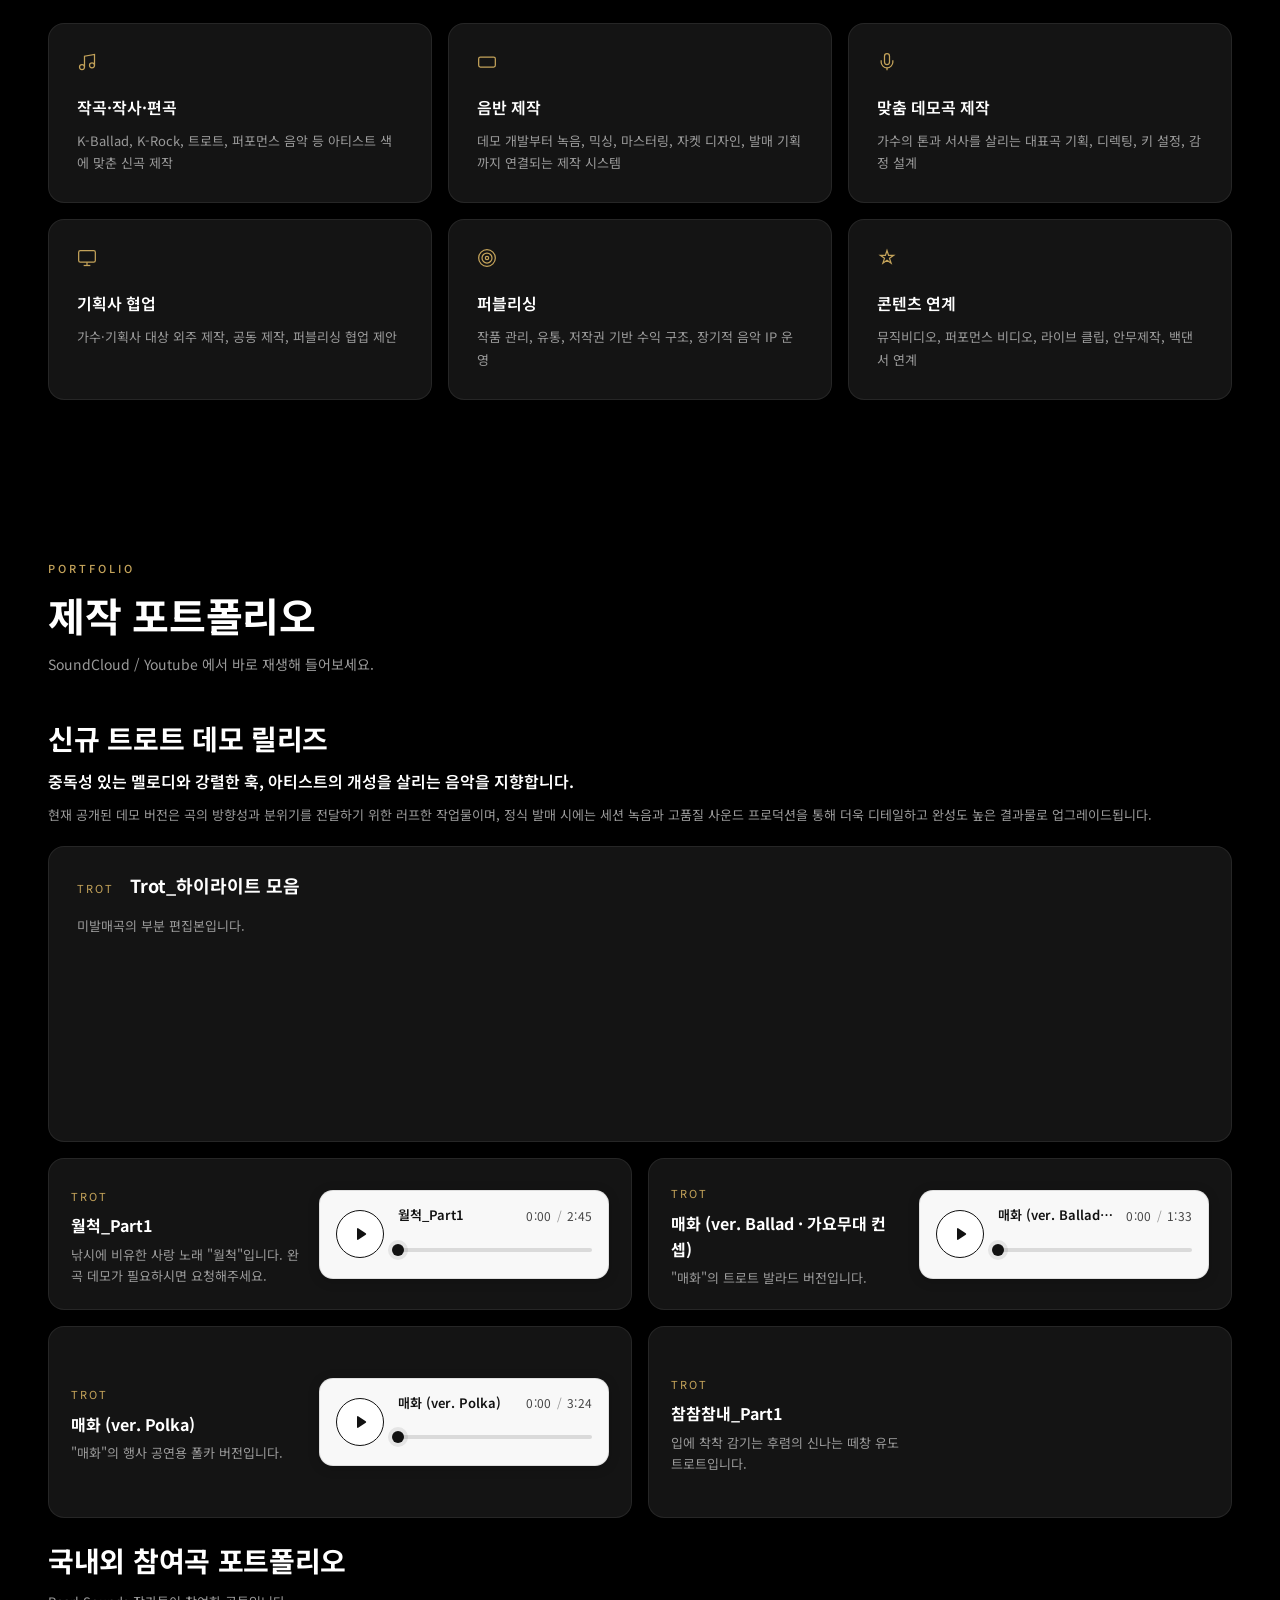
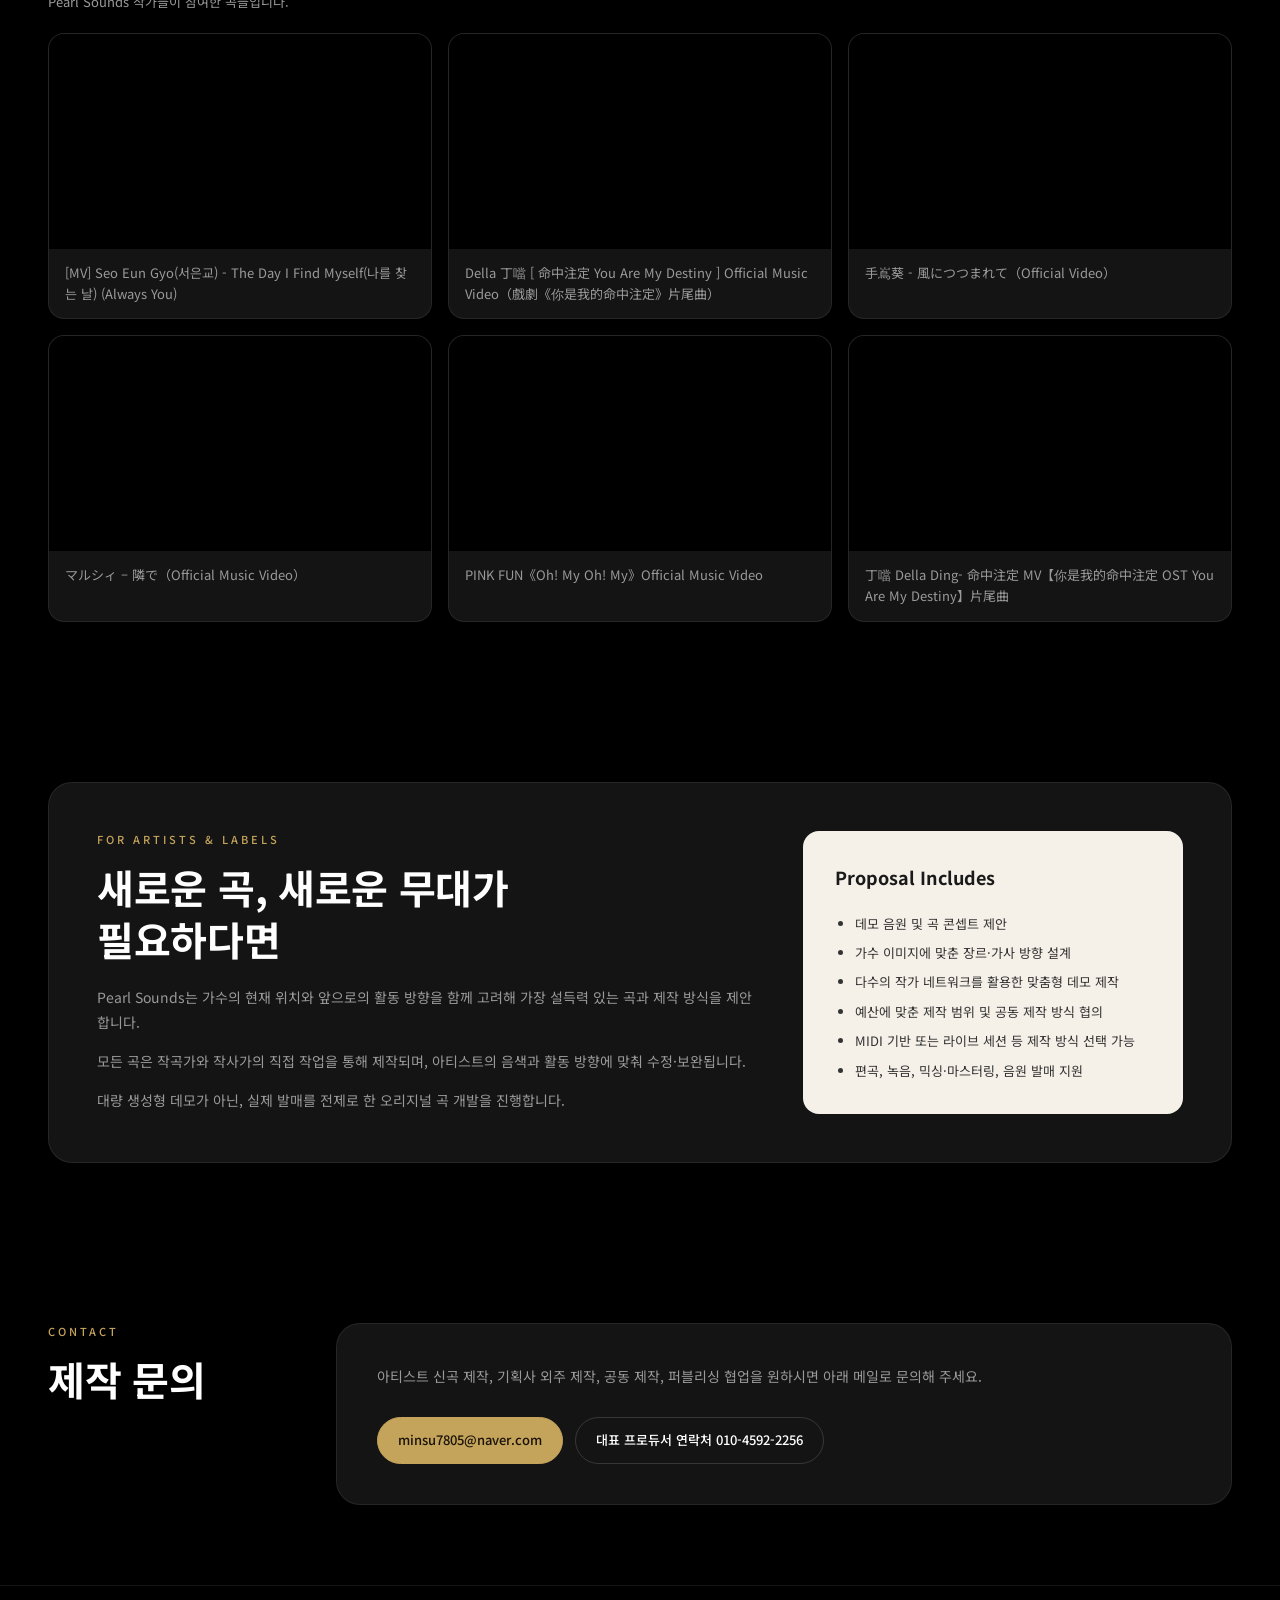
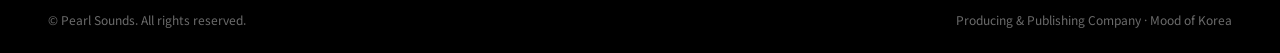
==== commit 5da4390a: "Add custom HTML5 audio player, demo tracks, and private 허찬미 pitch page Co-authored-by: Cursor <curso" ====
--- a/index.html
+++ b/index.html
@@ -224,17 +224,8 @@
     <span>Producing &amp; Publishing Company · Mood of Korea</span>
   </footer>
 
-  <script>
-    const menuToggle = document.querySelector('.menu-toggle');
-    const nav = document.querySelector('.nav');
-    if (menuToggle && nav) {
-      menuToggle.addEventListener('click', () => nav.classList.toggle('open'));
-      nav.querySelectorAll('a').forEach(link => {
-        link.addEventListener('click', () => nav.classList.remove('open'));
-      });
-    }
-  </script>
+  <script src="audio-player.js"></script>
+  <script src="portfolio.js"></script>
   <script src="script.js"></script>
-  <script src="portfolio.js"></script>
 </body>
 </html>
--- a/styles.css
+++ b/styles.css
@@ -73,17 +73,11 @@
 }
 
 .logo-icon {
-  display: flex;
-  align-items: center;
-  justify-content: center;
+  display: block;
   width: 40px;
   height: 40px;
   border-radius: 50%;
-  border: 1.5px solid var(--gold);
-  color: var(--gold);
-  font-size: 13px;
-  font-weight: 600;
-  letter-spacing: 0.5px;
+  object-fit: contain;
   flex-shrink: 0;
 }
 
@@ -524,6 +518,13 @@
   color: var(--text);
 }
 
+.portfolio-section-lead {
+  font-size: 16px;
+  font-weight: 600;
+  color: var(--text);
+  line-height: 1.7;
+}
+
 .portfolio-section-desc {
   font-size: 13px;
   color: var(--text-muted);
@@ -600,6 +601,467 @@
   font-size: 12px;
 }
 
+.soundcloud-sections {
+  display: flex;
+  flex-direction: column;
+  gap: 16px;
+}
+
+.soundcloud-featured {
+  width: 100%;
+}
+
+.soundcloud-featured .portfolio-card--wide {
+  grid-template-columns: 1fr;
+  gap: 14px;
+  align-items: stretch;
+}
+
+.soundcloud-featured .portfolio-info {
+  display: flex;
+  flex-wrap: wrap;
+  align-items: baseline;
+  gap: 8px 16px;
+}
+
+.soundcloud-featured .portfolio-info h3 {
+  margin-bottom: 0;
+}
+
+.soundcloud-featured .portfolio-info p {
+  flex: 1 1 100%;
+  margin: 0;
+}
+
+.portfolio-card--wide {
+  grid-template-columns: minmax(220px, 280px) 1fr;
+  align-items: center;
+}
+
+.soundcloud-grid {
+  display: grid;
+  grid-template-columns: repeat(2, 1fr);
+  gap: 16px;
+}
+
+.portfolio-card--compact {
+  grid-template-columns: minmax(170px, 230px) 1fr;
+  gap: 18px;
+  align-items: center;
+  padding: 20px 22px;
+}
+
+.portfolio-card--compact .portfolio-tag {
+  margin-bottom: 8px;
+}
+
+.portfolio-card--compact .portfolio-info h3 {
+  font-size: 16px;
+  margin-bottom: 6px;
+}
+
+.portfolio-card--compact .portfolio-info p {
+  font-size: 13px;
+  line-height: 1.6;
+}
+
+.portfolio-card--compact .portfolio-iframe {
+  height: 150px;
+}
+
+.portfolio-card--compact .portfolio-placeholder {
+  min-height: 120px;
+  padding: 16px;
+}
+
+/* ===== Custom Audio Player ===== */
+.custom-audio {
+  width: 100%;
+}
+
+.custom-audio__native {
+  display: none;
+}
+
+.custom-audio__card {
+  display: flex;
+  align-items: center;
+  gap: 14px;
+  width: 100%;
+  padding: 14px 16px;
+  background: #f8f8f8;
+  border: 1px solid rgba(0, 0, 0, 0.1);
+  border-radius: 14px;
+  box-shadow: 0 2px 12px rgba(0, 0, 0, 0.18);
+}
+
+.custom-audio__play {
+  position: relative;
+  flex-shrink: 0;
+  display: inline-flex;
+  align-items: center;
+  justify-content: center;
+  width: 48px;
+  height: 48px;
+  padding: 0;
+  border: 1.5px solid #111111;
+  border-radius: 50%;
+  background: #ffffff;
+  color: #111111;
+  cursor: pointer;
+  transition: background 0.2s ease, transform 0.15s ease;
+  -webkit-tap-highlight-color: transparent;
+  touch-action: manipulation;
+}
+
+.custom-audio__play:hover {
+  background: #eeeeee;
+}
+
+.custom-audio__play:active {
+  transform: scale(0.96);
+}
+
+.custom-audio__icon {
+  width: 18px;
+  height: 18px;
+}
+
+.custom-audio__icon--pause,
+.custom-audio__spinner {
+  display: none;
+}
+
+.custom-audio.is-playing .custom-audio__icon--play {
+  display: none;
+}
+
+.custom-audio.is-playing .custom-audio__icon--pause {
+  display: block;
+}
+
+.custom-audio.is-loading .custom-audio__icon {
+  display: none;
+}
+
+.custom-audio.is-loading .custom-audio__spinner {
+  display: block;
+  width: 18px;
+  height: 18px;
+  border: 2px solid rgba(0, 0, 0, 0.15);
+  border-top-color: #111111;
+  border-radius: 50%;
+  animation: custom-audio-spin 0.8s linear infinite;
+}
+
+@keyframes custom-audio-spin {
+  to { transform: rotate(360deg); }
+}
+
+.custom-audio__body {
+  flex: 1;
+  min-width: 0;
+  display: flex;
+  flex-direction: column;
+  gap: 10px;
+}
+
+.custom-audio__meta {
+  display: flex;
+  align-items: center;
+  justify-content: space-between;
+  gap: 12px;
+}
+
+.custom-audio__title {
+  font-size: 13px;
+  font-weight: 600;
+  color: #111111;
+  white-space: nowrap;
+  overflow: hidden;
+  text-overflow: ellipsis;
+}
+
+.custom-audio__time {
+  flex-shrink: 0;
+  font-size: 12px;
+  font-variant-numeric: tabular-nums;
+  color: rgba(0, 0, 0, 0.72);
+  letter-spacing: 0.02em;
+}
+
+.custom-audio__time-sep {
+  margin: 0 2px;
+  opacity: 0.55;
+}
+
+.custom-audio__progress {
+  position: relative;
+  height: 28px;
+  display: flex;
+  align-items: center;
+  cursor: pointer;
+  touch-action: none;
+  -webkit-tap-highlight-color: transparent;
+  user-select: none;
+  -webkit-user-select: none;
+}
+
+.custom-audio:not(.is-ready):not(.is-playing) .custom-audio__progress {
+  opacity: 0.55;
+  pointer-events: none;
+}
+
+.custom-audio__progress-track {
+  position: relative;
+  width: 100%;
+  height: 4px;
+  background: rgba(0, 0, 0, 0.12);
+  border-radius: 999px;
+  overflow: visible;
+}
+
+.custom-audio__progress-fill {
+  position: absolute;
+  top: 0;
+  left: 0;
+  height: 100%;
+  width: 0;
+  background: #111111;
+  border-radius: inherit;
+  pointer-events: none;
+}
+
+.custom-audio__progress-thumb {
+  position: absolute;
+  top: 50%;
+  left: 0;
+  width: 12px;
+  height: 12px;
+  margin-top: -6px;
+  margin-left: -6px;
+  background: #111111;
+  border-radius: 50%;
+  box-shadow: 0 0 0 4px rgba(0, 0, 0, 0.08);
+  pointer-events: none;
+  transition: transform 0.15s ease;
+}
+
+.custom-audio.is-seeking .custom-audio__progress-thumb,
+.custom-audio__progress:hover .custom-audio__progress-thumb {
+  transform: scale(1.15);
+}
+
+.custom-audio__error {
+  display: none;
+  margin-top: 8px;
+  font-size: 12px;
+  color: rgba(0, 0, 0, 0.55);
+}
+
+.custom-audio.is-error .custom-audio__error {
+  display: block;
+}
+
+.custom-audio.is-error .custom-audio__card {
+  border-color: rgba(180, 40, 40, 0.35);
+  background: #fff5f5;
+}
+
+@media (max-width: 768px) {
+  .custom-audio__card {
+    gap: 12px;
+    padding: 12px 14px;
+  }
+
+  .custom-audio__play {
+    width: 44px;
+    height: 44px;
+  }
+
+  .custom-audio__meta {
+    flex-direction: column;
+    align-items: flex-start;
+    gap: 4px;
+  }
+
+  .custom-audio__title {
+    width: 100%;
+    font-size: 12px;
+  }
+
+  .custom-audio__progress {
+    height: 32px;
+  }
+
+  .custom-audio__progress-track {
+    height: 5px;
+  }
+
+  .custom-audio__progress-thumb {
+    width: 14px;
+    height: 14px;
+    margin-top: -7px;
+    margin-left: -7px;
+  }
+}
+
+/* ===== Pitch Page (허찬미) ===== */
+.pitch-page {
+  min-height: 100vh;
+}
+
+.pitch-header {
+  position: sticky;
+  top: 0;
+  z-index: 100;
+  display: flex;
+  align-items: center;
+  padding: 20px 48px;
+  background: rgba(0, 0, 0, 0.92);
+  backdrop-filter: blur(12px);
+  border-bottom: 1px solid var(--border);
+}
+
+.pitch-main {
+  max-width: 760px;
+  margin: 0 auto;
+  padding: 48px 48px 80px;
+}
+
+.pitch-hero {
+  margin-bottom: 40px;
+}
+
+.pitch-title {
+  font-family: var(--font-serif);
+  font-size: clamp(36px, 6vw, 52px);
+  font-weight: 700;
+  line-height: 1.2;
+  margin-bottom: 12px;
+}
+
+.pitch-lead {
+  font-size: 16px;
+  font-weight: 600;
+  color: var(--gold);
+  margin-bottom: 16px;
+}
+
+.pitch-desc {
+  font-size: 14px;
+  color: var(--text-muted);
+  line-height: 1.9;
+}
+
+.pitch-desc p + p {
+  margin-top: 12px;
+}
+
+.pitch-track-list {
+  display: flex;
+  flex-direction: column;
+  gap: 20px;
+}
+
+.pitch-track-card {
+  background: var(--bg-card);
+  border: 1px solid var(--border);
+  border-radius: var(--radius-lg);
+  padding: 24px 28px;
+  display: flex;
+  flex-direction: column;
+  gap: 20px;
+}
+
+.pitch-track-head {
+  display: flex;
+  gap: 18px;
+  align-items: flex-start;
+}
+
+.pitch-track-num {
+  flex-shrink: 0;
+  font-size: 13px;
+  font-weight: 600;
+  color: var(--gold);
+  letter-spacing: 0.08em;
+  padding-top: 4px;
+}
+
+.pitch-track-info h2 {
+  font-size: 18px;
+  font-weight: 700;
+  margin: 8px 0;
+}
+
+.pitch-track-info p {
+  font-size: 13px;
+  color: var(--text-muted);
+  line-height: 1.7;
+}
+
+.pitch-track-info p + p {
+  margin-top: 8px;
+}
+
+.pitch-track-player {
+  width: 100%;
+}
+
+.pitch-note {
+  margin-top: 40px;
+  padding: 24px 28px;
+  background: var(--bg-card);
+  border: 1px solid var(--border);
+  border-radius: var(--radius);
+}
+
+.pitch-note p {
+  font-size: 13px;
+  color: var(--text-muted);
+  line-height: 1.8;
+}
+
+.pitch-note a {
+  color: var(--gold);
+  text-decoration: underline;
+  text-underline-offset: 3px;
+}
+
+.pitch-contact {
+  display: flex;
+  flex-wrap: wrap;
+  align-items: center;
+  gap: 6px 10px;
+}
+
+.pitch-contact-sep {
+  color: var(--text-dim);
+}
+
+.pitch-footer {
+  margin-top: auto;
+}
+
+@media (max-width: 768px) {
+  .pitch-header {
+    padding: 16px 24px;
+  }
+
+  .pitch-main {
+    padding: 32px 24px 60px;
+  }
+
+  .pitch-track-card {
+    padding: 20px 22px;
+  }
+
+  .pitch-track-head {
+    gap: 14px;
+  }
+}
+
 /* ===== YouTube Previews ===== */
 .youtube-section {
   display: flex;
@@ -792,6 +1254,15 @@
   .portfolio-card {
     grid-template-columns: 1fr;
     gap: 20px;
+  }
+
+  .portfolio-card--wide {
+    grid-template-columns: 1fr;
+    gap: 20px;
+  }
+
+  .soundcloud-grid {
+    grid-template-columns: 1fr;
   }
 
   .youtube-grid {
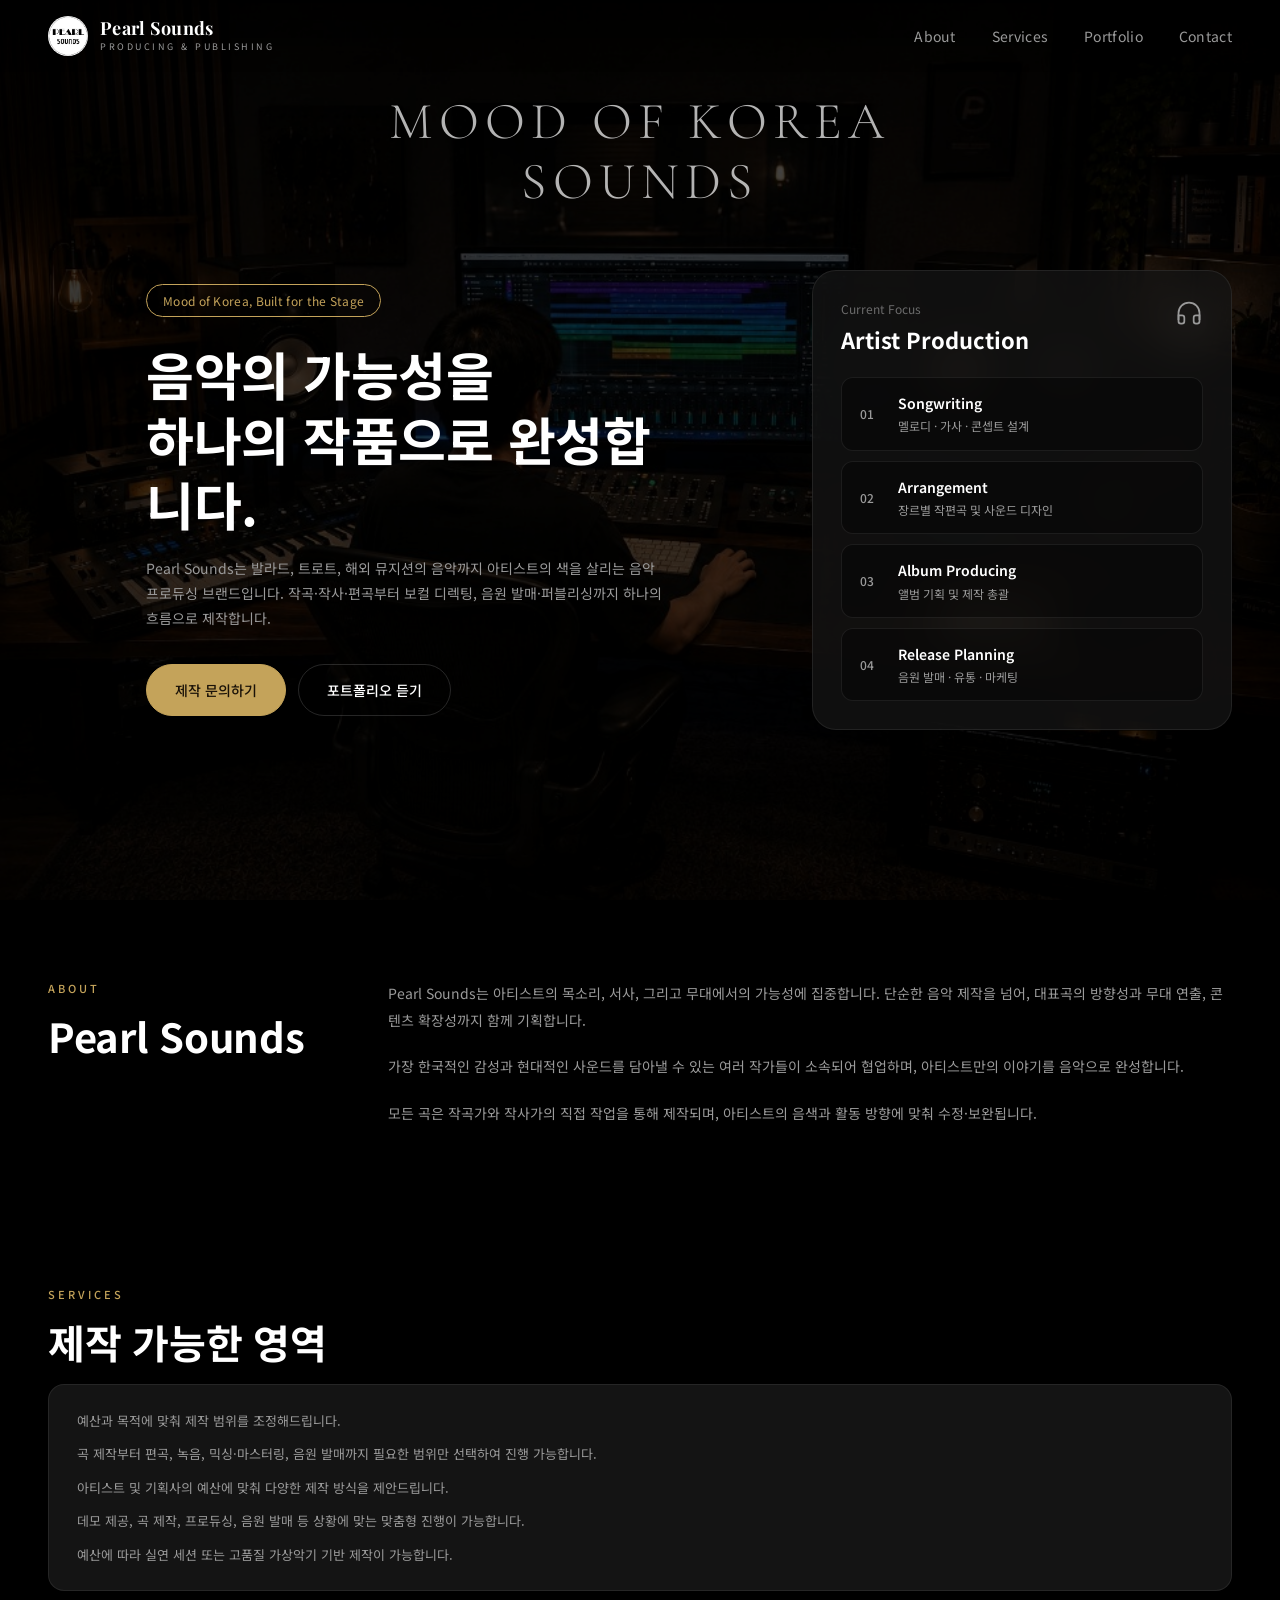
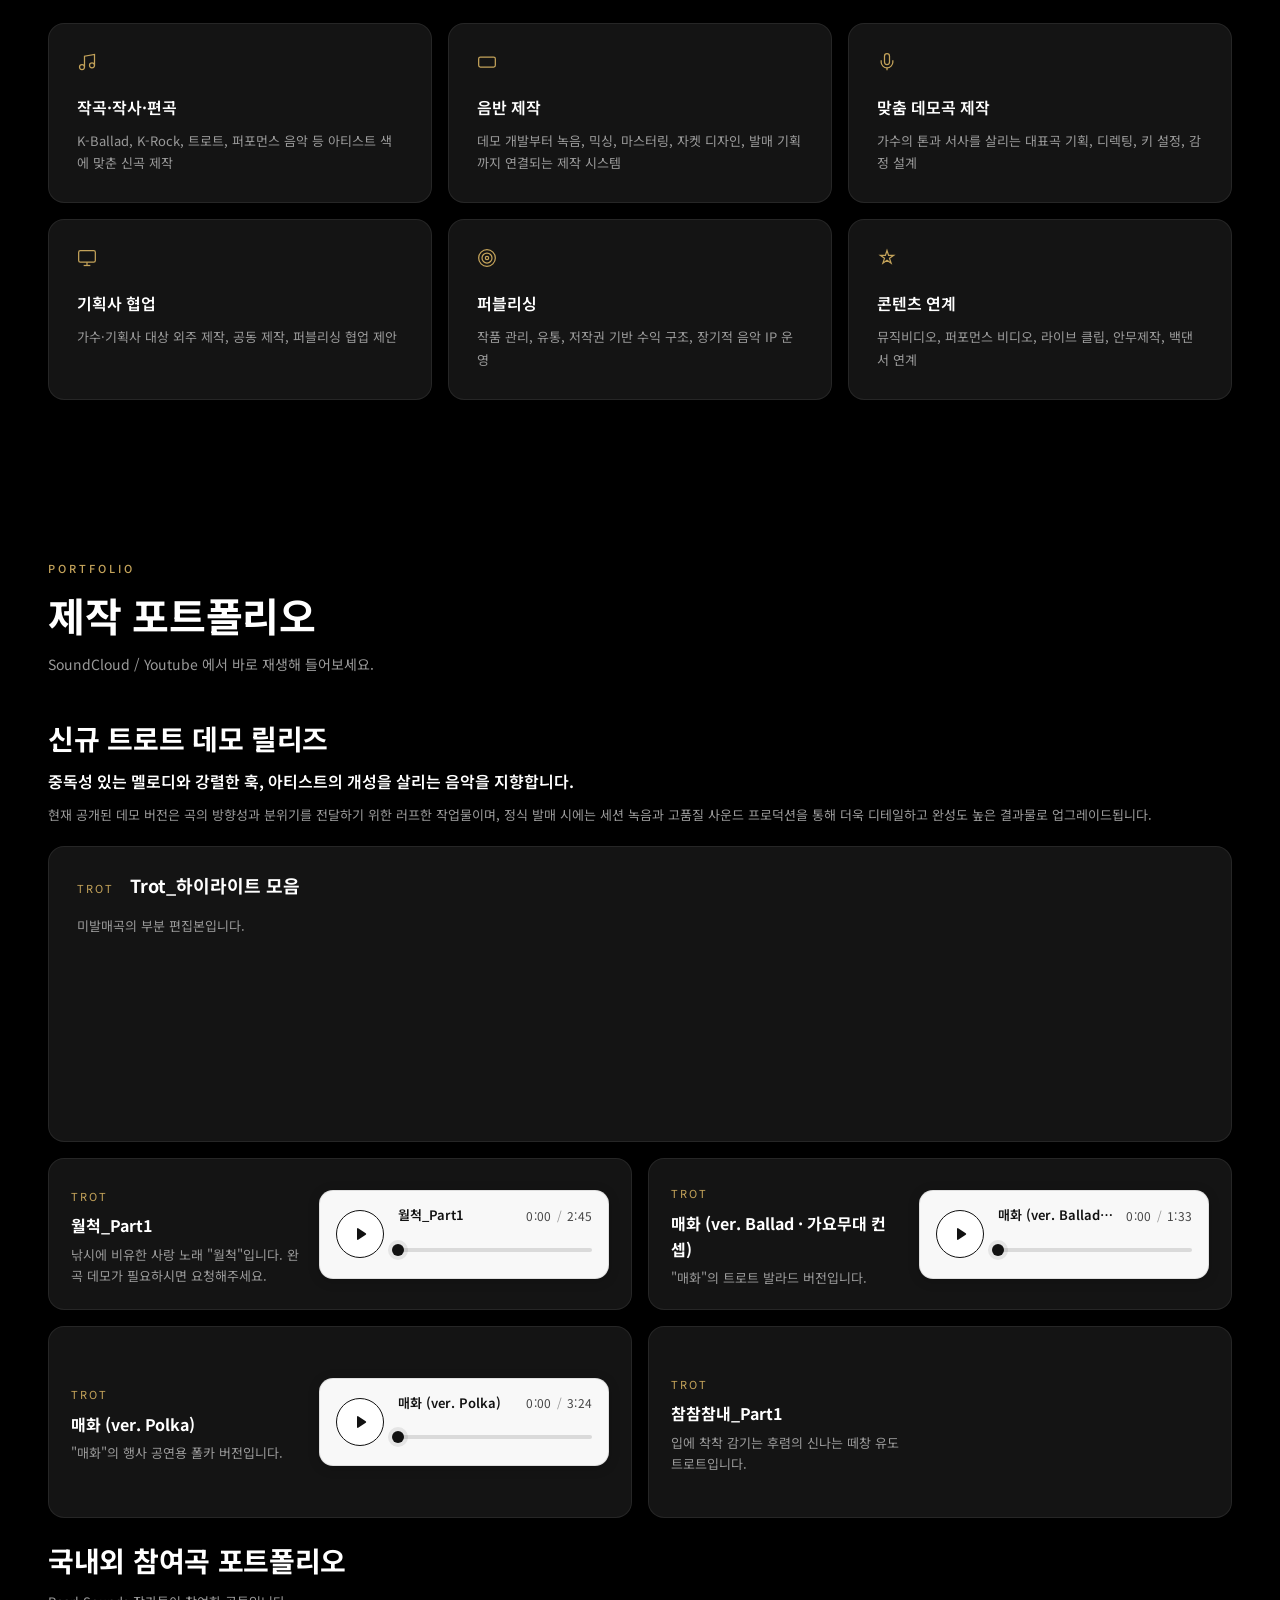
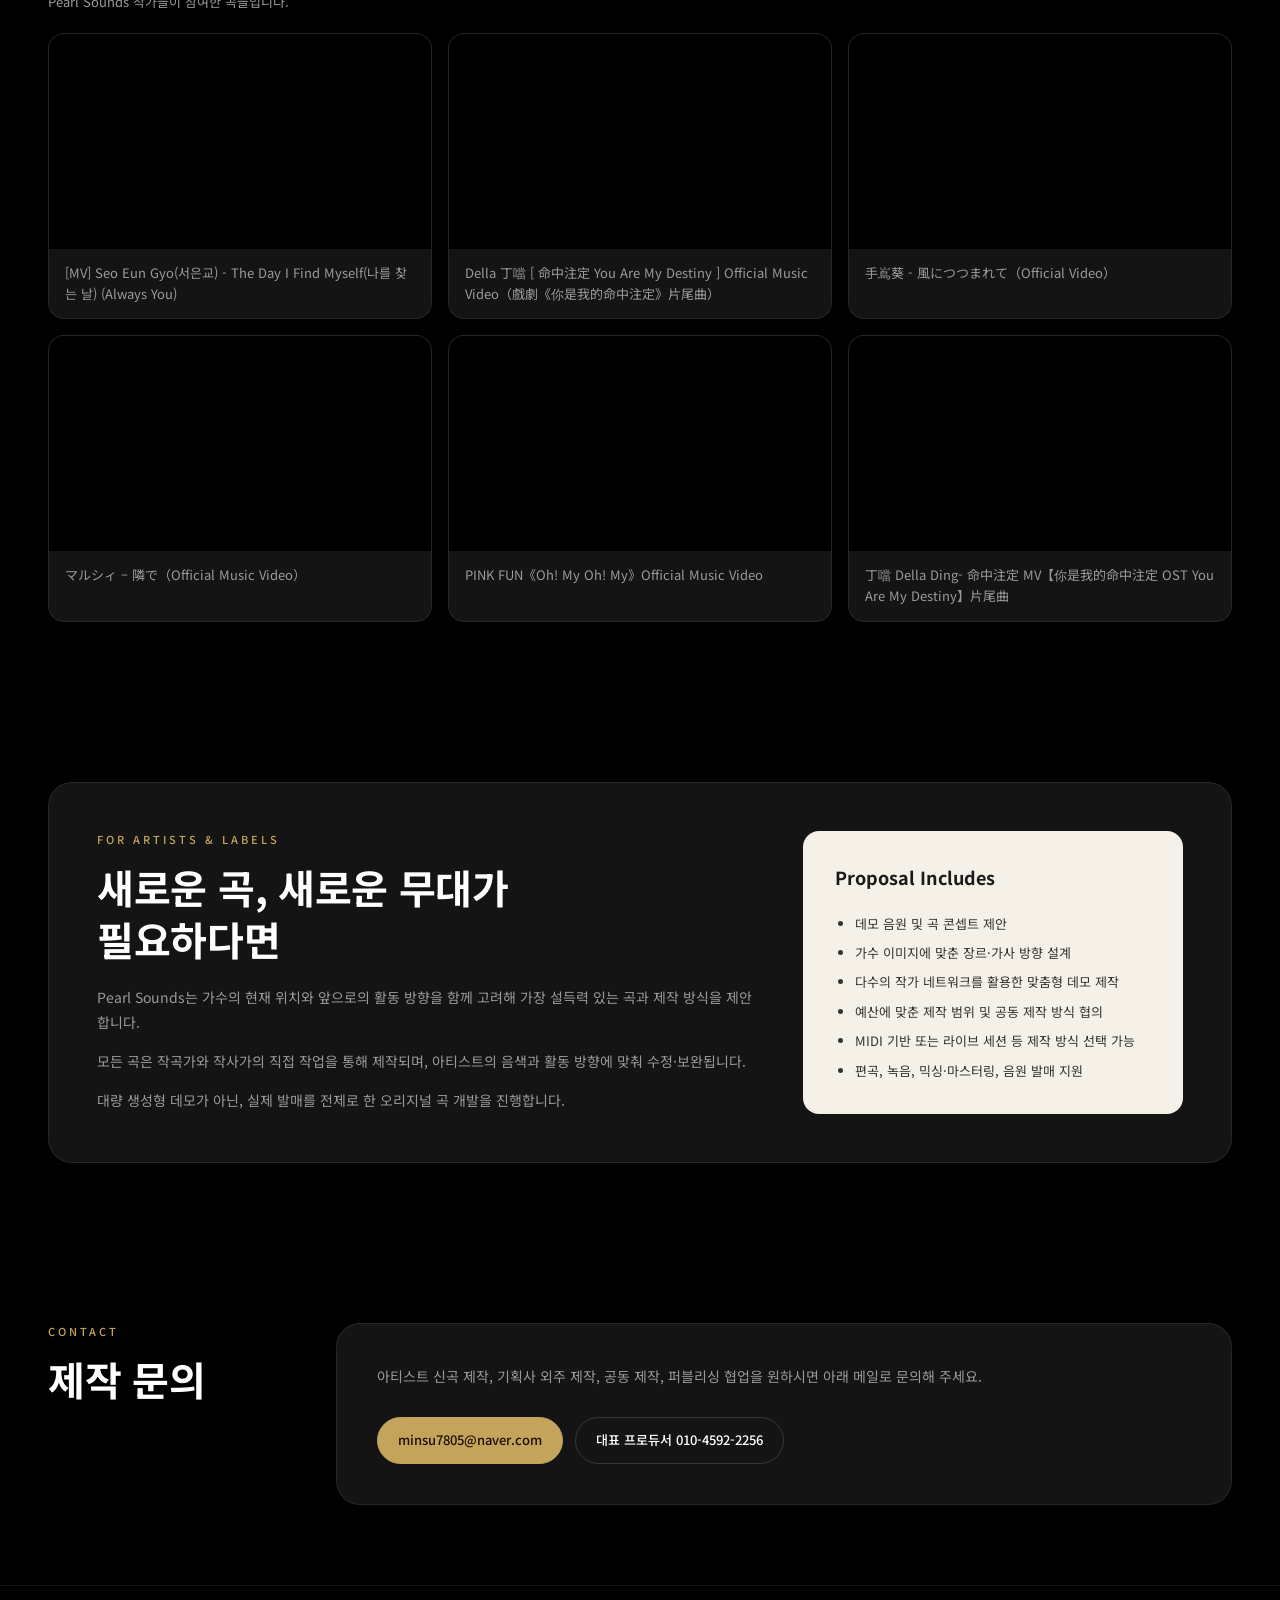
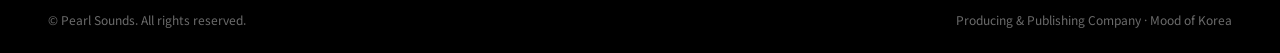
==== commit 1d6be8bb: "대표 프로듀서 연락처 문구 간소화 Co-authored-by: Cursor <cursoragent@cursor.com>" ====
--- a/index.html
+++ b/index.html
@@ -210,7 +210,7 @@
           <p>아티스트 신곡 제작, 기획사 외주 제작, 공동 제작, 퍼블리싱 협업을 원하시면 아래 메일로 문의해 주세요.</p>
           <div class="contact-buttons">
             <a href="mailto:minsu7805@naver.com" class="btn btn-primary contact-btn">minsu7805@naver.com</a>
-            <a href="tel:010-4592-2256" class="btn btn-outline contact-btn">대표 프로듀서 연락처 010-4592-2256</a>
+            <a href="tel:010-4592-2256" class="btn btn-outline contact-btn">대표 프로듀서 010-4592-2256</a>
           </div>
         </div>
       </div>
--- a/styles.css
+++ b/styles.css
@@ -951,11 +951,11 @@
 .pitch-desc {
   font-size: 14px;
   color: var(--text-muted);
-  line-height: 1.9;
+  line-height: 1.55;
 }
 
 .pitch-desc p + p {
-  margin-top: 12px;
+  margin-top: 6px;
 }
 
 .pitch-track-list {
